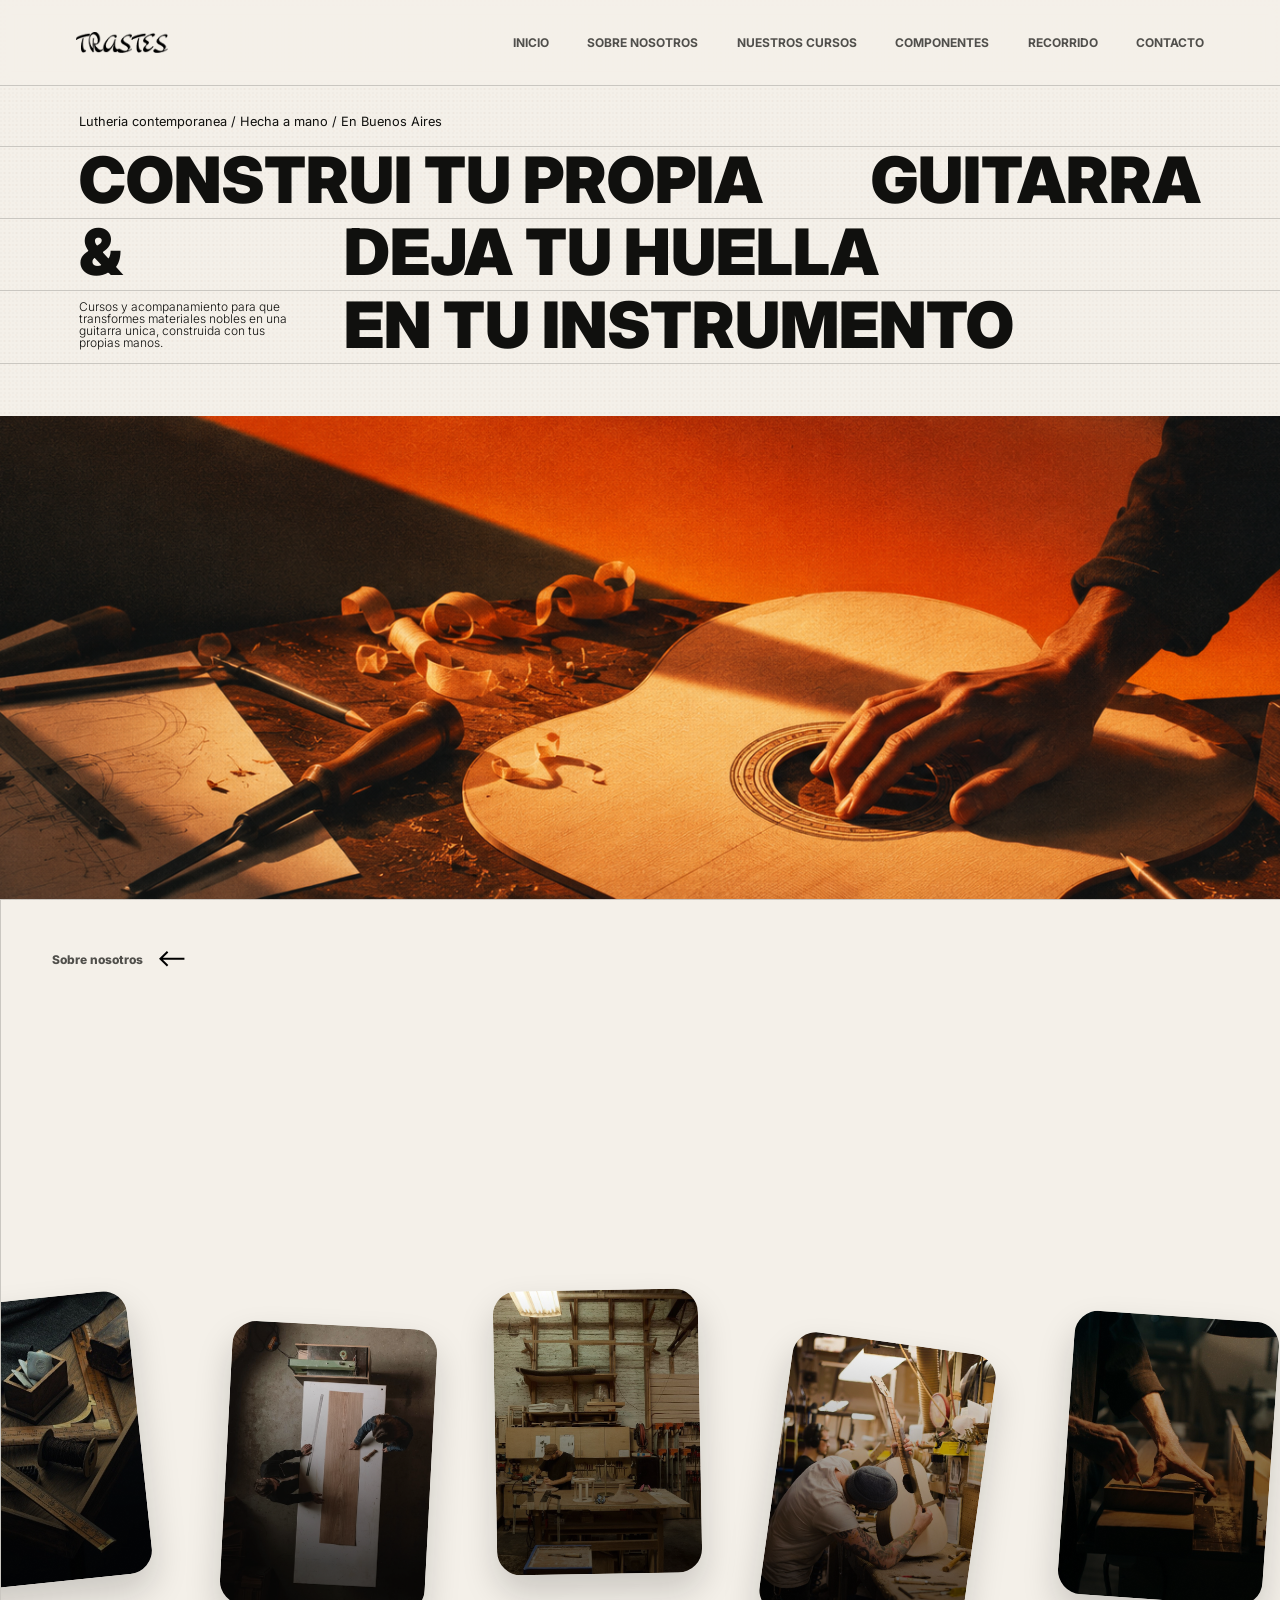
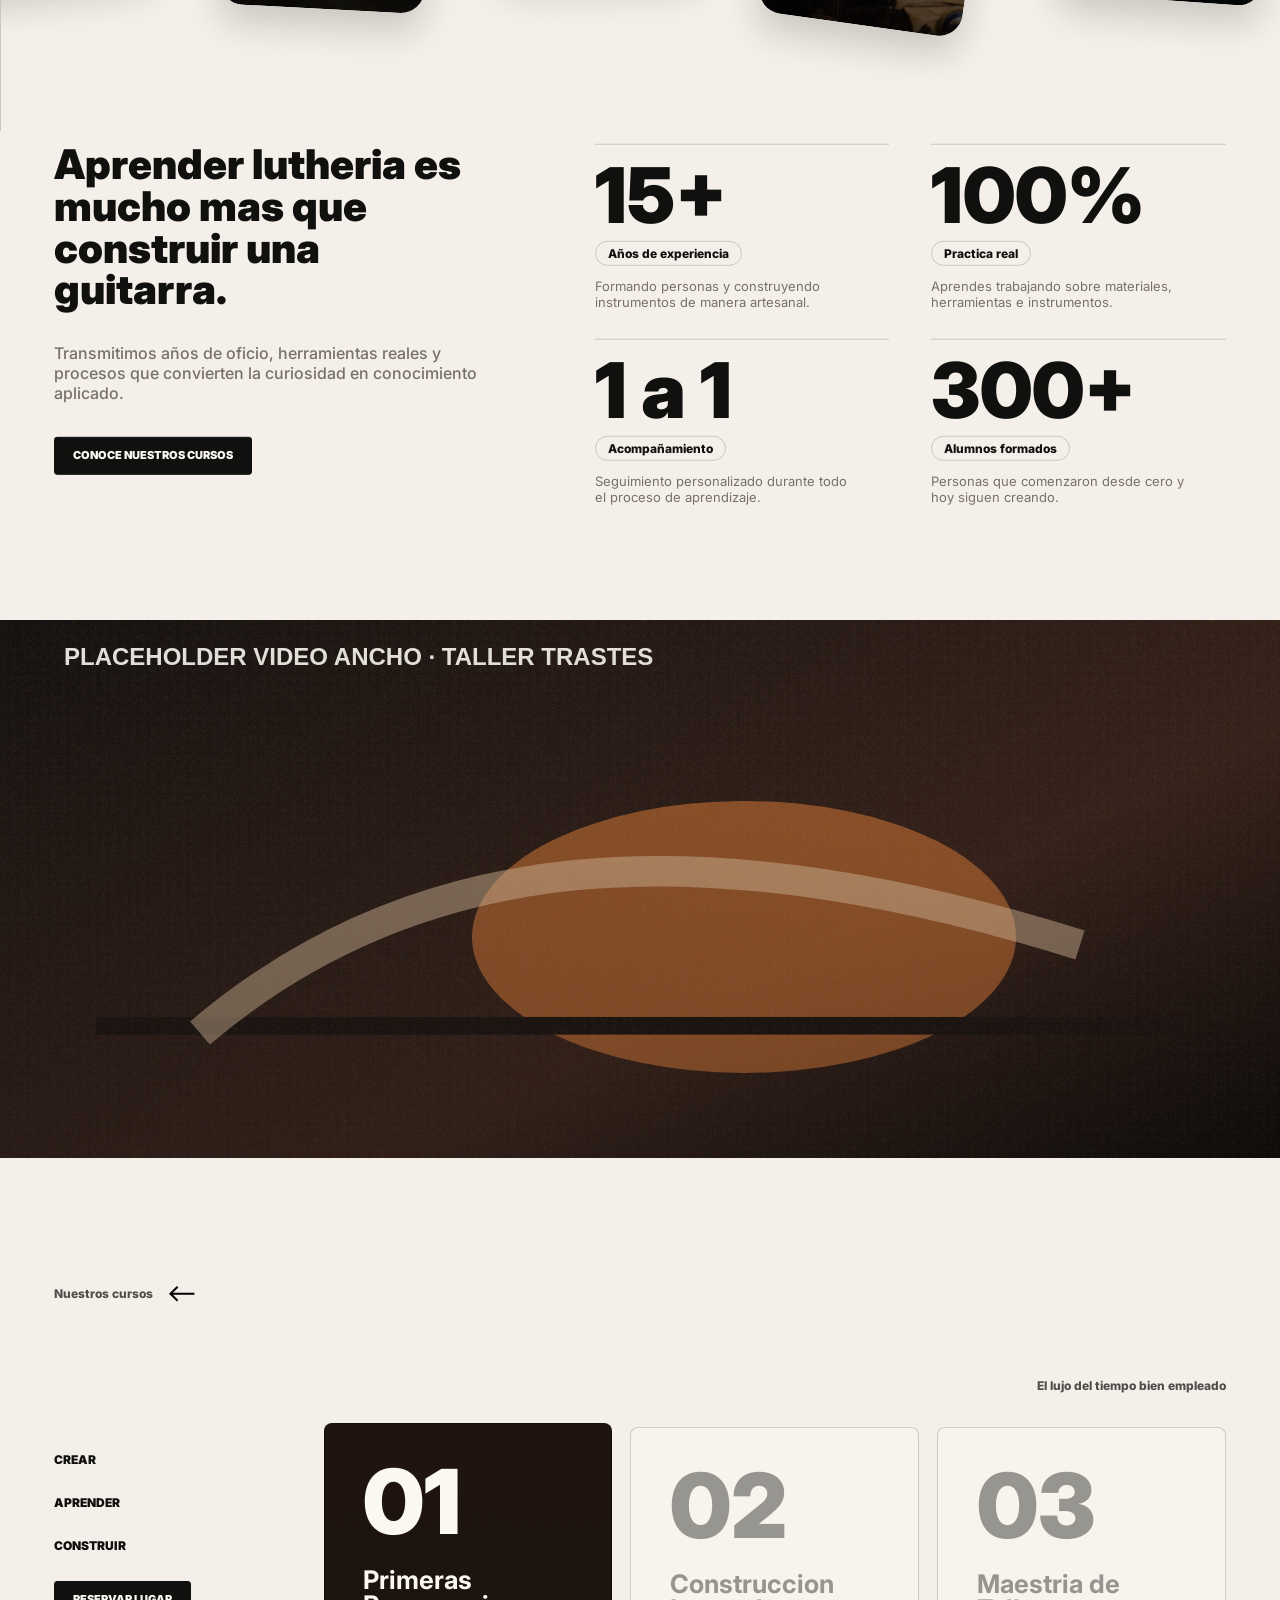
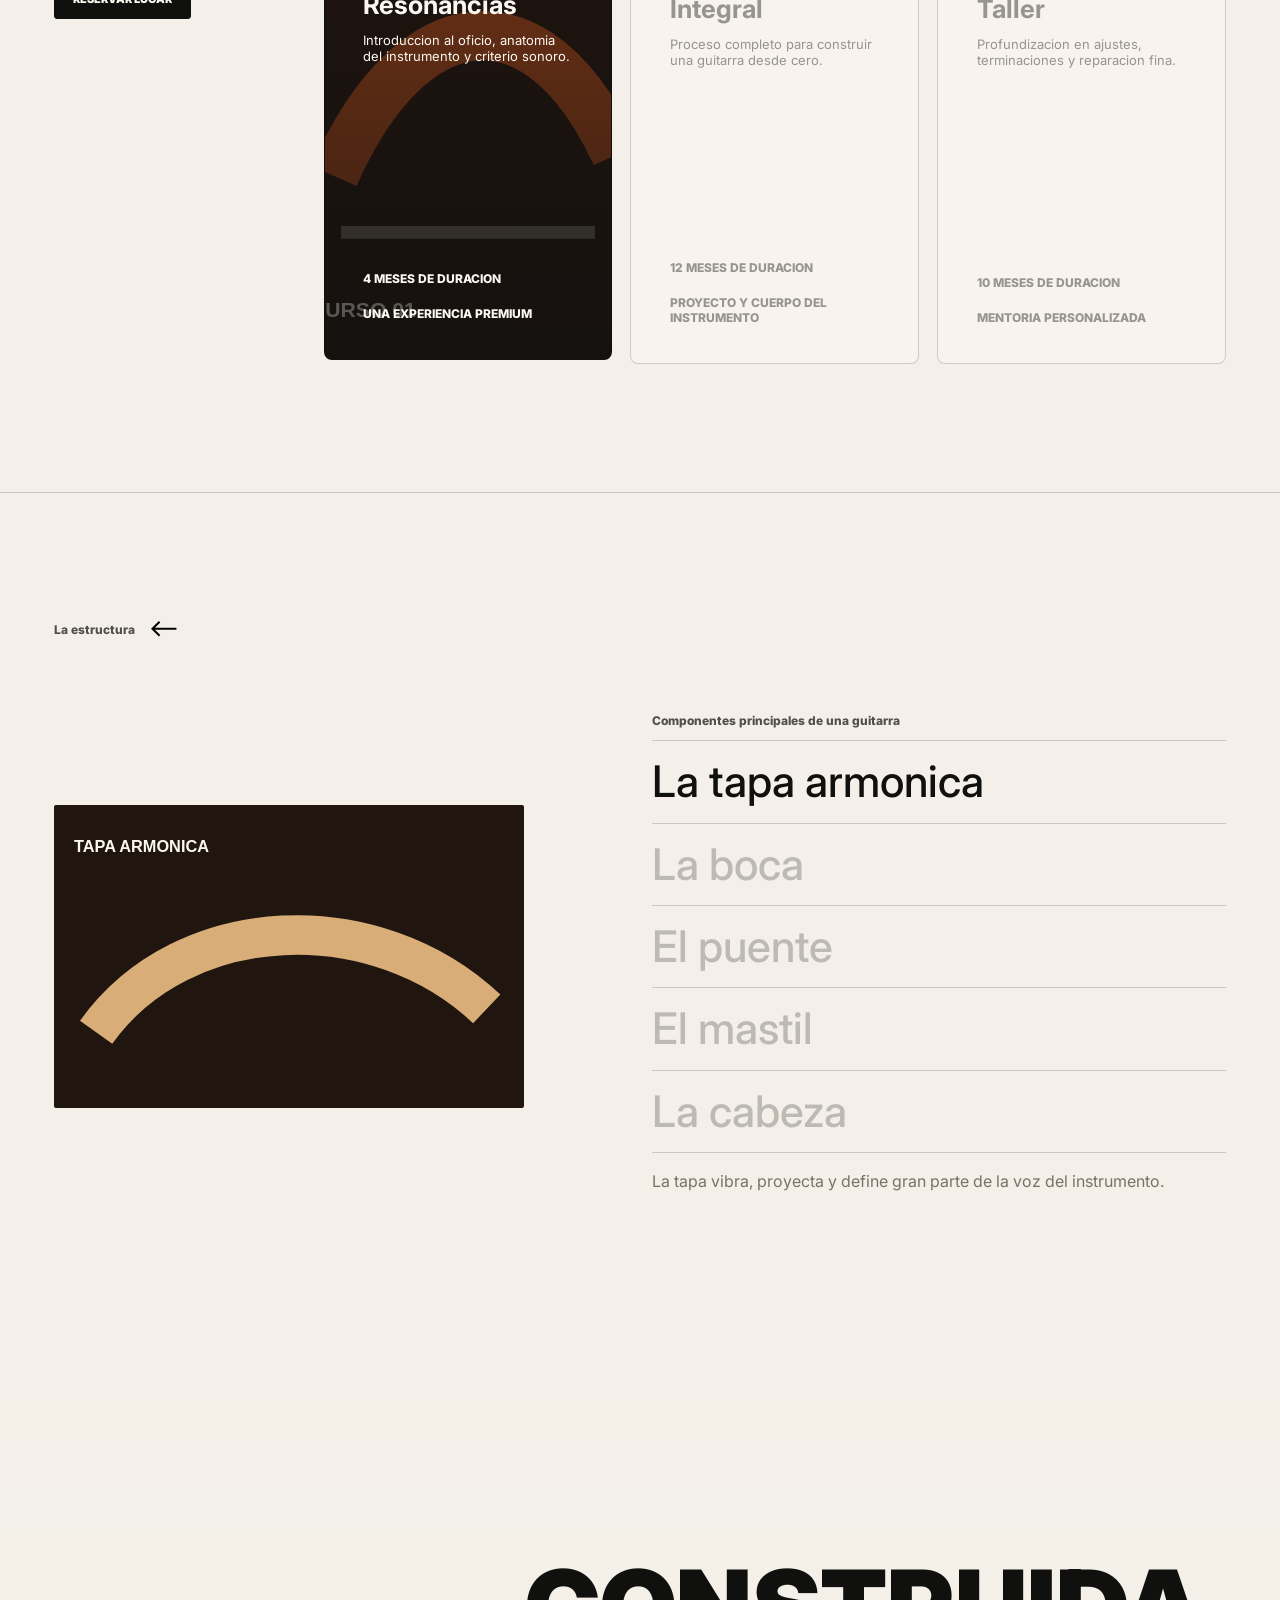
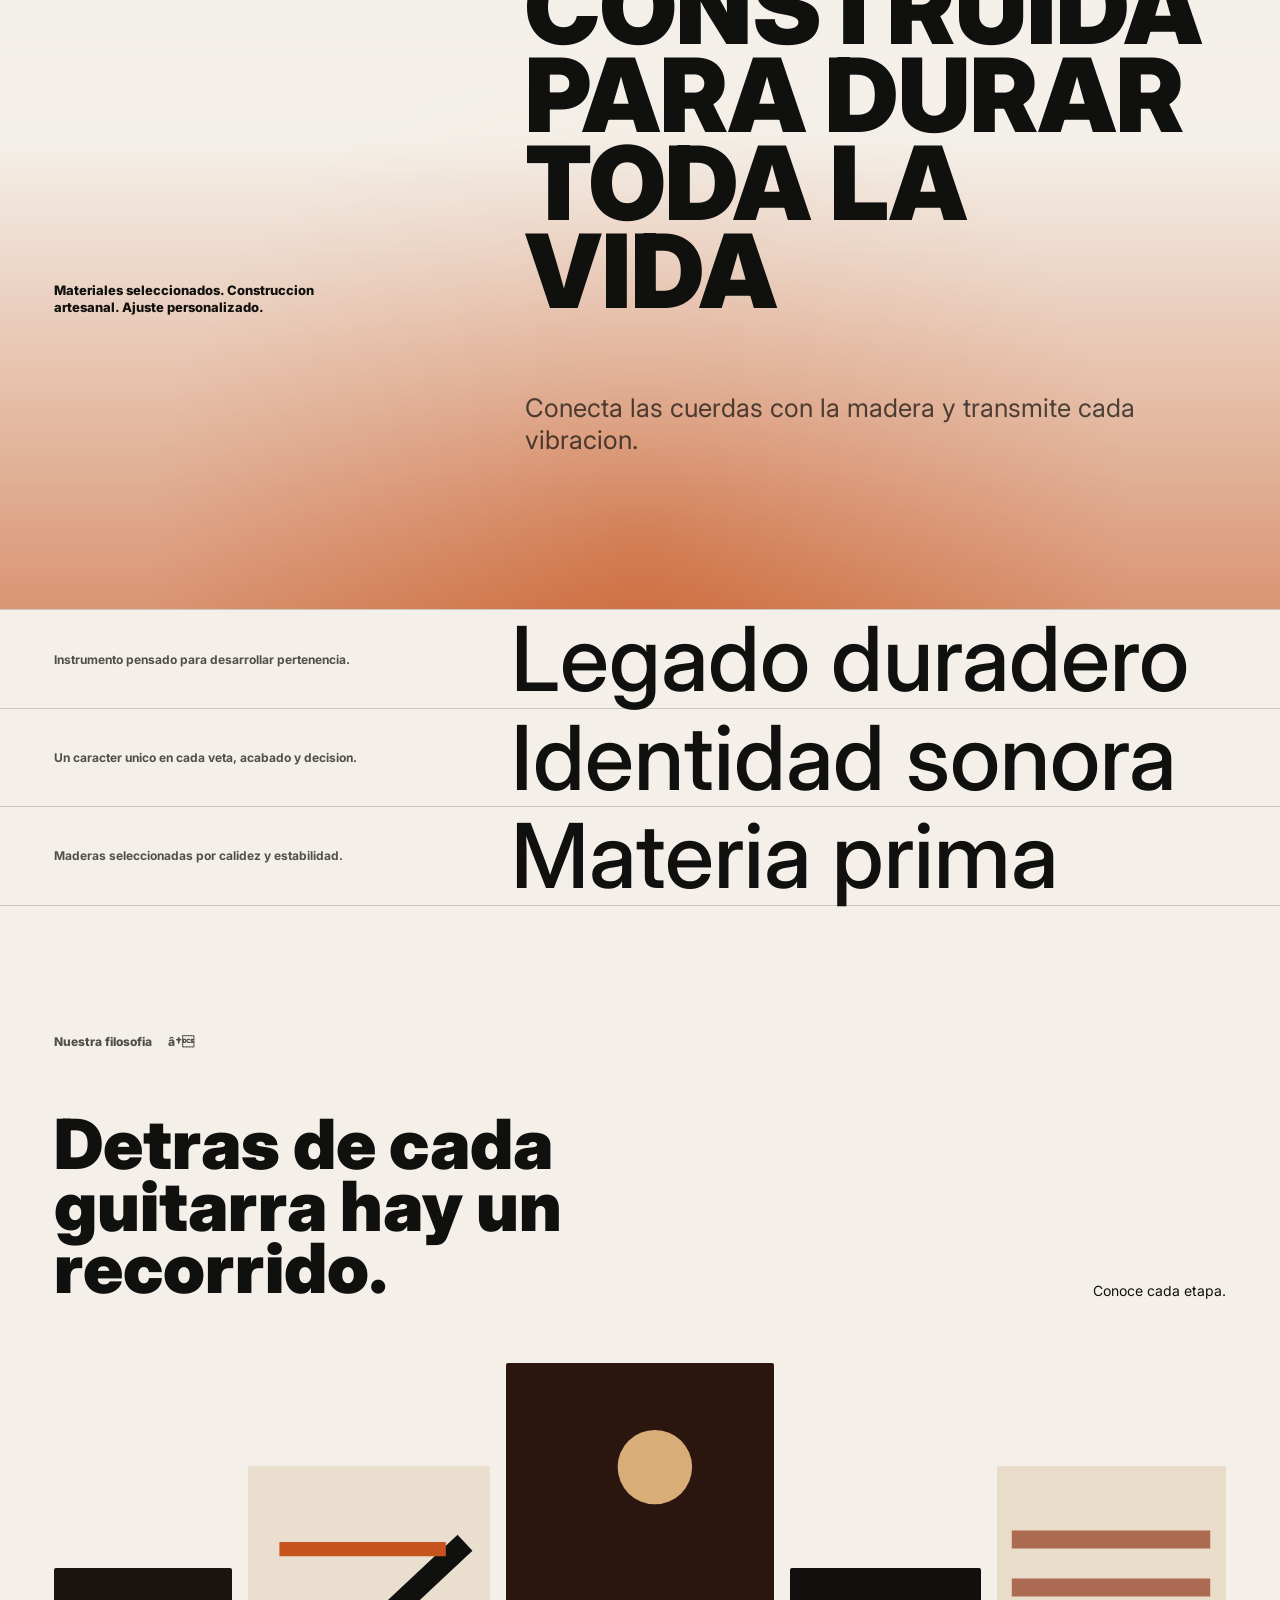
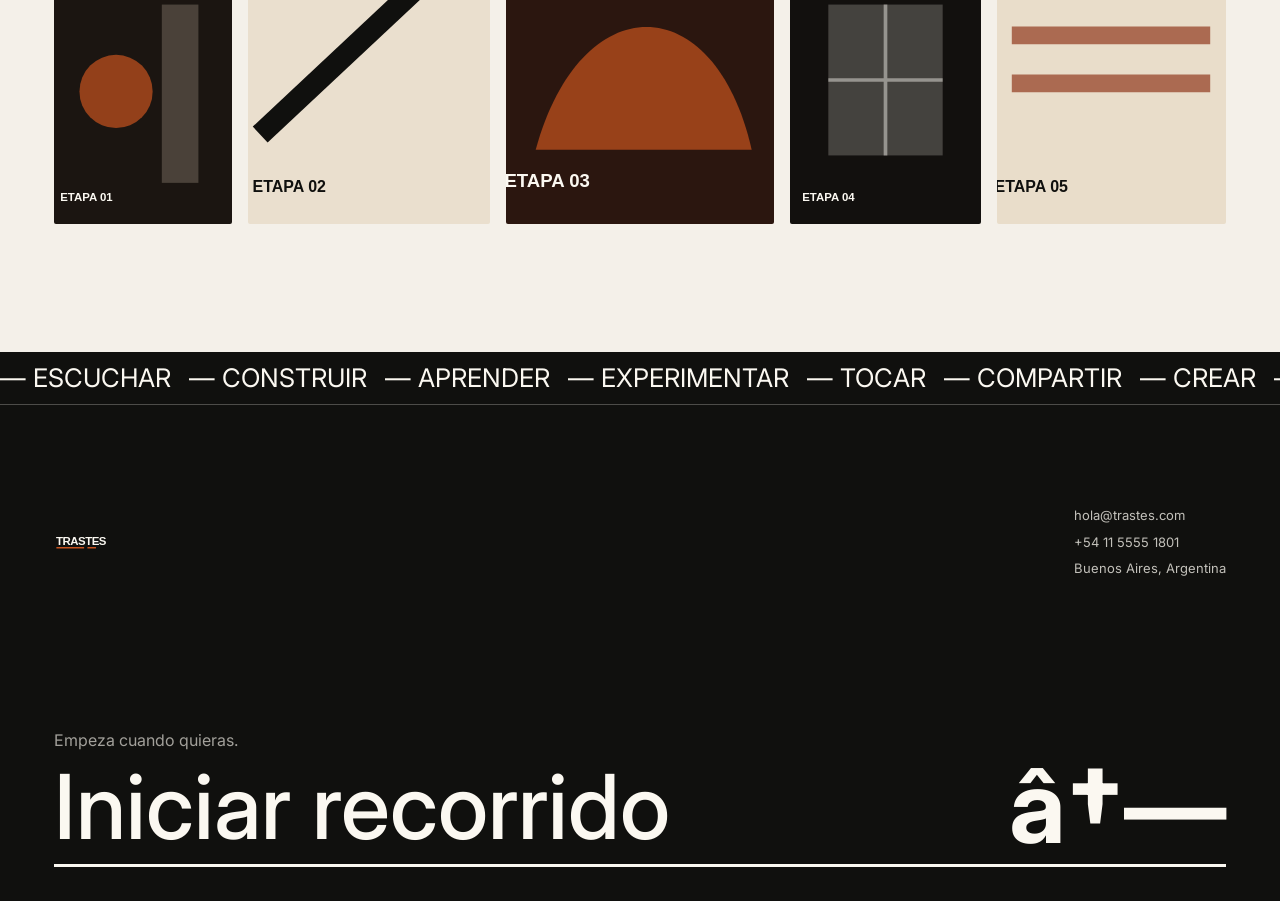
==== index.html @ 9886de5a "Entrega 29-6" ====
﻿<!DOCTYPE html>
<html lang="es">
<head>
  <meta charset="UTF-8">
  <meta name="viewport" content="width=device-width, initial-scale=1.0">
  <title>TRASTES | Escuela de Lutheria</title>
  <meta name="description" content="TRASTES es una escuela de lutheria premium para aprender a construir tu propia guitarra.">
  <link rel="preconnect" href="https://fonts.googleapis.com">
  <link rel="preconnect" href="https://fonts.gstatic.com" crossorigin>
  <link href="https://fonts.googleapis.com/css2?family=Inter:wght@400;500;600;700;800;900&display=swap" rel="stylesheet">
  <link rel="stylesheet" href="./css/styles.css">
</head>
<body>
  <!-- Encabezado editorial fijo: marca minima, navegacion horizontal y lectura suiza. -->
  <header class="site-header" data-reveal>
    <a class="brand" href="#inicio" aria-label="TRASTES inicio">
      <img src="./assets/icons/TRASTES.png" alt="TRASTES">
    </a>
    <nav class="main-nav" aria-label="Secciones principales">
      <a href="#inicio">Inicio</a>
      <a href="#sobre-nosotros">Sobre nosotros</a>
      <a href="#cursos">Nuestros cursos</a>
      <a href="#componentes">Componentes</a>
      <a href="#recorrido">Recorrido</a>
      <a href="#contacto">Contacto</a>
    </nav>
  </header>

  <main id="inicio">
    <!-- 1. Hero editorial: respeta el primer bloque del wireframe con titular gigante, bajada, CTA e imagen/video principal. -->
    <section class="hero section-rule" aria-labelledby="hero-title">
      <div class="eyebrow-row" data-reveal>
        <span>Lutheria contemporanea / Hecha a mano / En Buenos Aires</span>
      </div>
      <div class="hero-title-wrap" data-reveal>
        <h1 id="hero-title" aria-label="CONSTRUI TU PROPIA GUITARRA Y DEJA TU HUELLA EN TU INSTRUMENTO">
          <span class="hero-title-line hero-title-line-one">
            <span>CONSTRUI TU PROPIA</span>
            <span>GUITARRA</span>
          </span>
          <span class="hero-title-line hero-title-line-two">
            <span>&amp;</span>
            <span>DEJA TU HUELLA</span>
          </span>
          <span class="hero-title-line hero-title-line-three">
            <span class="hero-title-note">Cursos y acompanamiento para que transformes materiales nobles en una guitarra unica, construida con tus propias manos.</span>
            <span>EN TU INSTRUMENTO</span>
          </span>
        </h1>
      </div>
      <figure class="hero-media" data-reveal>
        <img src="./assets/images/hero-lutheria-placeholder.svg" >
      </figure>
    </section>

    <!-- 2. Sobre nosotros: bloque humano y artesanal con gran frase editorial. -->
    <section id="sobre-nosotros" class="about section-pad" aria-labelledby="about-title">
      <div class="section-kicker" data-reveal>
        <span>Sobre nosotros</span>
        <img src="./assets/icons/flecha.svg" alt="" aria-hidden="true" class="kicker-arrow">
      </div>
      <h2 id="about-title" class="statement" data-reveal>
        <span class="statement-line">Construimos instrumentos</span>
        <span class="statement-line">únicos donde la madera, el</span>
        <span class="statement-line">tiempo y el sonido dialogan.</span>
      </h2>
      <div class="floating-gallery" aria-label="Postales del taller" data-reveal>
        <img class="float-card card-a" src="./assets/images/workshop-card-01.png" alt="Placeholder de herramientas del taller">
        <img class="float-card card-b" src="./assets/images/workshop-card-02.png" alt="Placeholder de detalle de madera">
        <img class="float-card card-c" src="./assets/images/workshop-card-03.png" alt="Placeholder de luthier trabajando">
        <img class="float-card card-d" src="./assets/images/workshop-card-04.png" alt="Placeholder de guitarra clasica">
        <img class="float-card card-e" src="./assets/images/workshop-card-05.png" alt="Placeholder de estanteria de maderas">
      </div>
    </section>

    <!-- 3. Cards de presentacion: introduccion al aprendizaje y metricas de confianza. -->
    <section class="intro-cards section-pad grid-two" aria-label="Presentacion de la escuela">
      <article class="intro-text" data-reveal>
        <h2>Aprender lutheria es mucho mas que construir una guitarra.</h2>
        <p>Transmitimos años de oficio, herramientas reales y procesos que convierten la curiosidad en conocimiento aplicado.</p>
        <a class="btn btn-dark" href="#cursos">Conoce nuestros cursos</a>
      </article>
      <div class="stats-grid" data-reveal>
        <article>
          <strong>15+</strong>
          <span>Años de experiencia</span>
          <p>Formando personas y construyendo instrumentos de manera artesanal.</p>
        </article>
        <article>
          <strong>100%</strong>
          <span>Practica real</span>
          <p>Aprendes trabajando sobre materiales, herramientas e instrumentos.</p>
        </article>
        <article>
          <strong>1 a 1</strong>
          <span>Acompañamiento</span>
          <p>Seguimiento personalizado durante todo el proceso de aprendizaje.</p>
        </article>
        <article>
          <strong>300+</strong>
          <span>Alumnos formados</span>
          <p>Personas que comenzaron desde cero y hoy siguen creando.</p>
        </article>
      </div>
    </section>

    <!-- 4. Video ancho: pausa cinematografica de taller, fiel al bloque horizontal del wireframe. -->
    <section class="wide-video" aria-label="Video del taller" data-reveal>
      <div class="video-shell">
        <video class="video-placeholder" poster="./assets/images/video-wide-poster.svg" muted playsinline loop preload="metadata" aria-label="Video del taller" tabindex="-1">
          <source src="./assets/videos/Video-Luthier.mp4" type="video/mp4">
          Tu navegador no soporta el elemento de video.
        </video>
        <div class="video-overlay">
        </div>
      </div>
    </section>

    <!-- 5. Cursos con interaccion hover: tres programas con tarjetas verticales y estado activo. -->
    <section id="cursos" class="courses section-pad" aria-labelledby="courses-title">
      <div class="section-kicker" data-reveal>
        <span>Nuestros cursos</span>
        <img src="./assets/icons/flecha.svg" alt="" aria-hidden="true" class="kicker-arrow">
      </div>
      <div class="courses-layout">
        <aside class="course-menu" data-reveal>
          <a href="#course-01">Crear</a>
          <a href="#course-02">Aprender</a>
          <a href="#course-03">Construir</a>
          <button class="btn btn-dark" type="button">Reservar lugar</button>
        </aside>
        <div class="courses-content">
          <p class="overline" data-reveal>El lujo del tiempo bien empleado</p>
          <h2 id="courses-title" class="sr-only">Cursos de lutheria</h2>
          <div class="course-cards" data-reveal>
            <article id="course-01" class="course-card is-active" data-course="0">
              <span class="course-number">01</span>
              <h3>Primeras Resonancias</h3>
              <p>Introduccion al oficio, anatomia del instrumento y criterio sonoro.</p>
              <ul>
                <li>4 meses de duracion</li>
                <li>Una experiencia premium</li>
              </ul>
              <img src="./assets/images/course-01.svg" alt="Placeholder curso Primeras Resonancias">
            </article>
            <article id="course-02" class="course-card" data-course="1">
              <span class="course-number">02</span>
              <h3>Construccion Integral</h3>
              <p>Proceso completo para construir una guitarra desde cero.</p>
              <ul>
                <li>12 meses de duracion</li>
                <li>Proyecto y cuerpo del instrumento</li>
              </ul>
              <img src="./assets/images/course-02.svg" alt="Placeholder curso Construccion Integral">
            </article>
            <article id="course-03" class="course-card" data-course="2">
              <span class="course-number">03</span>
              <h3>Maestria de Taller</h3>
              <p>Profundizacion en ajustes, terminaciones y reparacion fina.</p>
              <ul>
                <li>10 meses de duracion</li>
                <li>Mentoria personalizada</li>
              </ul>
              <img src="./assets/images/course-03.svg" alt="Placeholder curso Maestria de Taller">
            </article>
          </div>
        </div>
      </div>
    </section>

    <!-- 6. Seccion interactiva de partes de la guitarra: lista clickeable y detalle visual. -->
    <section id="componentes" class="guitar-parts section-pad" aria-labelledby="parts-title">
      <div class="section-kicker" data-reveal>
        <span>La estructura</span>
        <img src="./assets/icons/flecha.svg" alt="" aria-hidden="true" class="kicker-arrow">
      </div>
      <div class="parts-grid">
        <div class="parts-media" data-reveal>
          <img id="parts-image" src="./assets/images/part-tapa.svg" alt="Placeholder de la tapa armonica">
        </div>
        <div class="parts-copy" data-reveal>
          <p class="overline">Componentes principales de una guitarra</p>
          <h2 id="parts-title" class="sr-only">Partes de la guitarra</h2>
          <button class="part-item is-selected" type="button" data-image="./assets/images/part-tapa.svg" data-description="La tapa vibra, proyecta y define gran parte de la voz del instrumento.">La tapa armonica</button>
          <button class="part-item" type="button" data-image="./assets/images/part-boca.svg" data-description="La boca respira el sonido y revela el equilibrio entre volumen, cuerpo y respuesta.">La boca</button>
          <button class="part-item" type="button" data-image="./assets/images/part-puente.svg" data-description="Conecta las cuerdas con la madera y transmite cada vibracion.">El puente</button>
          <button class="part-item" type="button" data-image="./assets/images/part-mastil.svg" data-description="El mastil define comodidad, tension y precision en cada nota.">El mastil</button>
          <button class="part-item" type="button" data-image="./assets/images/part-cabeza.svg" data-description="La cabeza aloja la afinacion y completa la identidad visual del instrumento.">La cabeza</button>
          <p id="parts-description" class="parts-description">La tapa vibra, proyecta y define gran parte de la voz del instrumento.</p>
        </div>
      </div>
    </section>

    <!-- 7. Bloque editorial de impacto: gran declaracion tipografica con degradado calido y lineas. -->
    <section class="impact" aria-labelledby="impact-title">
      <div class="impact-copy" data-reveal>
        <p>Materiales seleccionados. Construccion artesanal. Ajuste personalizado.</p>
        <h2 id="impact-title">Construida para durar toda la vida</h2>
        <span>Conecta las cuerdas con la madera y transmite cada vibracion.</span>
      </div>
    </section>

    <!-- 8. Beneficios o valores diferenciales: lista horizontal con lineas de lectura. -->
    <section class="values" aria-label="Valores diferenciales">
      <article data-reveal>
        <span>Instrumento pensado para desarrollar pertenencia.</span>
        <strong>Legado duradero</strong>
      </article>
      <article data-reveal>
        <span>Un caracter unico en cada veta, acabado y decision.</span>
        <strong>Identidad sonora</strong>
      </article>
      <article data-reveal>
        <span>Maderas seleccionadas por calidez y estabilidad.</span>
        <strong>Materia prima</strong>
      </article>
    </section>

    <!-- 9. Galeria fotografica: mosaico editorial de taller y recorrido. -->
    <section id="recorrido" class="gallery section-pad" aria-labelledby="gallery-title">
      <div class="section-kicker" data-reveal>
        <span>Nuestra filosofia</span>
        <span aria-hidden="true">â†</span>
      </div>
      <div class="gallery-heading" data-reveal>
        <h2 id="gallery-title">Detras de cada guitarra hay un recorrido.</h2>
        <p>Conoce cada etapa.</p>
      </div>
      <div class="gallery-grid" data-reveal>
        <img src="./assets/images/gallery-01.svg" alt="Placeholder fotografia del taller">
        <img src="./assets/images/gallery-02.svg" alt="Placeholder fotografia de herramientas">
        <img src="./assets/images/gallery-03.svg" alt="Placeholder fotografia de luthier trabajando">
        <img src="./assets/images/gallery-04.svg" alt="Placeholder fotografia de ventana del taller">
        <img src="./assets/images/gallery-05.svg" alt="Placeholder fotografia de maderas">
      </div>
    </section>

    <!-- 10. Franja animada de palabras: movimiento continuo y artesanal, como en el wireframe. -->
    <section class="word-marquee" aria-label="Palabras clave">
      <div class="marquee-track">
        <span>Escuchar</span>
        <span>Construir</span>
        <span>Aprender</span>
        <span>Experimentar</span>
        <span>Tocar</span>
        <span>Compartir</span>
        <span>Crear</span>
      </div>
    </section>
  </main>

  <!-- 11. Contacto y footer: cierre negro, CTA amplio y datos de contacto. -->
  <footer id="contacto" class="site-footer">
    <div class="footer-top" data-reveal>
      <img src="./assets/icons/trastes-logo-light.svg" alt="TRASTES">
      <address>
        <a href="mailto:hola@trastes.com">hola@trastes.com</a>
        <span>+54 11 5555 1801</span>
        <span>Buenos Aires, Argentina</span>
      </address>
    </div>
    <div class="footer-cta" data-reveal>
      <p>Empeza cuando quieras.</p>
      <a href="mailto:hola@trastes.com">
        <span>Iniciar recorrido</span>
        <strong aria-hidden="true">â†—</strong>
      </a>
    </div>
  </footer>

  <script src="./js/scripts.js"></script>
</body>
</html>
---- css/styles.css ----
/* Base visual: editorial contemporaneo, blanco calido, negro profundo, naranja quemado y grano sutil. */
:root {
  --paper: #f4f0e9;
  --paper-soft: #fbf8f1;
  --ink: #10100e;
  --muted: #777169;
  --line: rgba(16, 16, 14, 0.18);
  --orange: #c6531e;
  --orange-deep: #8f3518;
  --radius: 8px;
  --max: 1540px;
}

* {
  box-sizing: border-box;
}

html {
  scroll-behavior: smooth;
}

body {
  margin: 0;
  background: var(--paper);
  color: var(--ink);
  font-family: "Inter", Arial, Helvetica, sans-serif;
  font-size: 16px;
  line-height: 1.25;
  letter-spacing: 0;
}

body::before {
  content: "";
  position: fixed;
  inset: 0;
  pointer-events: none;
  z-index: 20;
  opacity: 0.16;
  background-image:
    radial-gradient(circle at 25% 20%, rgba(16, 16, 14, 0.12) 0 1px, transparent 1px),
    radial-gradient(circle at 70% 80%, rgba(198, 83, 30, 0.12) 0 1px, transparent 1px);
  background-size: 4px 4px, 6px 6px;
  mix-blend-mode: multiply;
}

img,
video {
  display: block;
  max-width: 100%;
}

a {
  color: inherit;
  text-decoration: none;
}

button {
  font: inherit;
}

.sr-only {
  position: absolute;
  width: 1px;
  height: 1px;
  padding: 0;
  margin: -1px;
  overflow: hidden;
  clip: rect(0, 0, 0, 0);
  white-space: nowrap;
  border: 0;
}

.site-header,
.section-pad,
.values,
.site-footer {
  width: min(100%, var(--max));
  margin: 0 auto;
}

.hero {
  width: 100%;
  max-width: none;
  margin: 0;
  padding: 0;
  min-height: calc(100svh - 86px);
  display: flex;
  flex-direction: column;
}

.site-header {
  min-height: 86px;
  padding: 22px clamp(42px, 6vw, 76px);
  display: flex;
  align-items: center;
  justify-content: space-between;
  gap: 32px;
  border-bottom: 1px solid var(--line);
  position: fixed;
  top: 0;
  left: 0;
  right: 0;
  width: 100%;
  z-index: 1000;
  background: rgba(244, 240, 233, 0.72); /* subtle semi-transparent rectangle */
  backdrop-filter: blur(6px);
  transition: background 240ms ease, transform 220ms ease;
}

/* push main content below fixed header so anchors don't hide behind it */
main {
  margin-top: 86px; /* matches .site-header min-height */
}

.brand img {
  width: 92px;
  height: auto;
}

.main-nav {
  display: flex;
  align-items: center;
  justify-content: flex-end;
  gap: clamp(18px, 3vw, 54px);
  font-size: 12px;
  font-weight: 700;
  text-transform: uppercase;
  color: rgba(16, 16, 14, 0.72);
}

.main-nav a {
  padding: 8px 0;
  border-bottom: 1px solid transparent;
}

.main-nav a:hover {
  border-color: var(--ink);
  color: var(--ink);
}

.section-rule {
  border-bottom: 1px solid var(--line);
}

.section-pad {
  padding: clamp(72px, 10vw, 170px) clamp(20px, 5vw, 54px);
}

.eyebrow-row,
.section-kicker,
.overline {
  font-size: 12px;
  font-weight: 800;
  letter-spacing: 0;
  text-transform: none;
  color: rgba(16, 16, 14, 0.72);
}

.eyebrow-row {
  display: flex;
  justify-content: flex-start;
  gap: 0;
  padding: 28px clamp(64px, 6.2vw, 84px) 16px;
  border-bottom: 1px solid var(--line);
  font-size: clamp(10px, 1vw, 13px);
  font-weight: 400;
  color: var(--ink);
}

.hero {
  min-height: calc(100svh - 86px);
  display: flex;
  flex-direction: column;
}

.hero-title-wrap {
  padding: 0;
  border-bottom: 1px solid var(--line);
}

.hero h1 {
  margin: 0;
  font-size: clamp(46px, 5vw, 72px);
  line-height: 0.92;
  font-weight: 900;
  text-transform: uppercase;
}

.hero-title-line {
  display: grid;
  grid-template-columns: 19% 1fr auto;
  column-gap: clamp(20px, 4vw, 72px);
  align-items: center;
  min-height: clamp(62px, 6vw, 72px);
  padding: 0 clamp(64px, 6.2vw, 84px) 4px;
  border-bottom: 1px solid var(--line);
}

.hero-title-line:last-child {
  border-bottom: 0;
}

.hero-title-line-one span:first-child {
  grid-column: 1 / 3;
}

.hero-title-line-one span:last-child {
  grid-column: 3;
  justify-self: end;
}

.hero-title-line-two span:first-child {
  grid-column: 1;
}

.hero-title-line-two span:last-child {
  grid-column: 2 / 4;
  justify-self: start;
}

.hero-title-line-three span:last-child {
  grid-column: 2 / 4;
  justify-self: start;
}

.hero-title-note {
  grid-column: 1;
  width: min(350px, 100%);
  align-self: center;
  color: var(--ink);
  font-size: clamp(10px, 0.95vw, 12px);
  line-height: 1.02;
  font-weight: 300;
  text-transform: none;
}

.btn {
  display: inline-flex;
  align-items: center;
  justify-content: center;
  min-height: 38px;
  padding: 0 18px;
  border-radius: 3px;
  border: 1px solid currentColor;
  font-size: 11px;
  font-weight: 900;
  text-transform: uppercase;
  cursor: pointer;
}

.btn-primary {
  color: var(--ink);
  background: transparent;
}

.btn-dark {
  color: var(--paper-soft);
  background: var(--ink);
  border-color: var(--ink);
}

.hero-media {
  margin: clamp(34px, 5vw, 52px) 0 0;
  position: relative;
  flex: 1 1 280px;
  min-height: 280px;
  height: auto;
  overflow: hidden;
  background: #1a1714;
}

.hero-media img,
.wide-video video,
.wide-video .video-shell::before {
  width: 100%;
  height: 100%;
  object-fit: cover;
}

.hero-media figcaption {
  position: absolute;
  left: clamp(20px, 5vw, 54px);
  bottom: 18px;
  color: rgba(255, 252, 244, 0.8);
  font-size: 11px;
}

.section-kicker {
  display: flex;
  gap: 16px;
  align-items: center;
  margin-bottom: clamp(36px, 5vw, 78px);
}

.about {
  overflow: hidden;
  position: relative;
  width: 100%;
  max-width: 100vw;
  border-left: 1px solid var(--line);
  /* reduce bottom padding to bring intro-cards closer */
  padding: clamp(30px, 4vw, 54px) clamp(24px, 4vw, 60px) clamp(20px, 2.5vw, 32px) clamp(30px, 4vw, 54px);
  text-align: center;
}

.about .section-kicker {
  display: flex;
  gap: 16px;
  align-items: center;
  justify-content: flex-start;
  margin-bottom: clamp(36px, 5vw, 78px);
}

.statement {
  margin: 0 auto;
  width: auto;
  max-width: min(1200px, 100%);
  display: inline-flex;
  flex-direction: column;
  align-items: center;
  gap: 0;
  font-size: clamp(36px, 5.5vw, 100px);
  line-height: 0.92;
  font-weight: 900;
  font-style: italic;
  letter-spacing: 0;
  text-align: center;
  word-break: normal;
  overflow-wrap: normal;
  hyphens: none;
  white-space: normal;
  transform: translateY(-60px);
  padding-left: 0;
}

.statement,
.hero-title-line span {
  word-break: keep-all;
  overflow-wrap: normal;
  hyphens: none;
}

.statement-line {
  display: inline-block;
  margin: 0;
  line-height: 0.92;
  white-space: nowrap;
}

.statement-char {
  display: inline-block;
  color: transparent;
  opacity: 0;
  text-transform: none;
  transition: color 220ms ease, transform 220ms ease, opacity 220ms ease;
}

.statement-word {
  display: inline-block;
}

.statement-char.is-filled {
  color: rgba(16, 16, 14, 1);
  opacity: 1;
  transform: translateY(0);
}

.statement-char:not(.is-filled) {
  opacity: 0;
  transform: translateY(0.25em);
}

.floating-gallery {
  position: relative;
  width: 100%;
  max-width: 1120px;
  min-height: clamp(360px, 34vw, 520px);
  height: min-content;
  margin: clamp(18px, 3vw, 40px) auto 0;
}

.float-card {
  position: absolute;
  aspect-ratio: 0.72;
  object-fit: cover;
  border-radius: 24px;
  box-shadow: 0 18px 35px rgba(16, 16, 14, 0.18);
  transition: transform 260ms ease, box-shadow 260ms ease, width 260ms ease, height 260ms ease;
  /* allow varying widths per-card below; set a safe default */
  width: clamp(180px, 12.5vw, 220px);
  min-width: 120px;
}

.float-card:hover,
.float-card:focus-visible {
  transform: translateY(-10px) scale(1.25);
  box-shadow: 0 28px 55px rgba(16, 16, 14, 0.28);
  z-index: 2;
}

.card-a { left: -13%; top: 8%; width: clamp(200px, 16vw, 240px); transform: rotate(-6deg); z-index: 1; }
.card-b { left: 13%; top: 14%; width: clamp(200px, 16vw, 240px); transform: rotate(3deg); z-index: 1; }
.card-c { left: 37%; top: 6%; width: clamp(200px, 16vw, 240px); transform: rotate(-1deg); z-index: 2; }
.card-d { left: 62%; top: 18%; width: clamp(200px, 16vw, 240px); transform: rotate(8deg); z-index: 1; }
.card-e { left: 88%; top: 12%; width: clamp(200px, 16vw, 240px); transform: rotate(4deg); z-index: 1; }

.grid-two {
  display: grid;
  grid-template-columns: minmax(280px, 0.82fr) 1.18fr;
  gap: clamp(44px, 8vw, 150px);
  align-items: start;
}

.intro-text h2 {
  margin: 0 0 32px;
  max-width: 550px; /* narrower so it wraps to ~3 lines */
  font-size: clamp(20px, 3.2vw, 48px);
  line-height: 1.02;
  font-weight: 900;
}

.intro-text p {
  margin: 0 0 34px;
  max-width: 500px;
  color: var(--muted);
  font-weight: 500;
}

.stats-grid {
  display: grid;
  grid-template-columns: repeat(2, minmax(180px, 1fr));
  gap: 28px 42px;
}

.stats-grid article {
  border-top: 1px solid var(--line);
  padding-top: 18px;
}

.stats-grid strong {
  display: block;
  font-size: clamp(48px, 6vw, 92px);
  line-height: 0.86;
  font-weight: 900;
}

.stats-grid span {
  display: inline-flex;
  margin: 12px 0;
  padding: 4px 12px;
  border: 1px solid var(--line);
  border-radius: 999px;
  font-size: 12px;
  font-weight: 800;
}

.stats-grid p {
  margin: 0;
  color: var(--muted);
  font-size: 13px;
  max-width: 260px; /* slightly wider so text doesn't wrap too early */
}

.wide-video {
  width: 100%;
  background: var(--ink);
}

.video-shell {
  position: relative;
  height: clamp(320px, 42vw, 760px);
  overflow: hidden;
}

.video-placeholder {
  background: #16120e;
}

.video-overlay {
  position: absolute;
  inset: 0;
  display: grid;
  place-items: center;
  align-content: center;
  gap: 8px;
  color: var(--paper-soft);
  text-align: center;
  text-transform: uppercase;
  background: linear-gradient(180deg, rgba(16, 16, 14, 0.08), rgba(16, 16, 14, 0.28));
}

.video-overlay span {
  color: rgba(255, 252, 244, 0.18);
  font-size: clamp(46px, 8vw, 136px);
  font-weight: 900;
  filter: blur(3px);
}

.video-overlay strong {
  margin-top: -0.75em;
  font-size: clamp(34px, 4vw, 74px);
  line-height: 0.92;
}

.video-overlay small {
  max-width: 360px;
  font-size: 11px;
  color: rgba(255, 252, 244, 0.72);
}

.courses-layout {
  display: grid;
  grid-template-columns: 180px 1fr;
  gap: clamp(36px, 7vw, 110px);
}

.course-menu {
  display: flex;
  flex-direction: column;
  align-items: flex-start;
  gap: 28px;
  padding-top: 86px;
  font-size: 12px;
  font-weight: 900;
  text-transform: uppercase;
}

.courses-content .overline {
  text-align: right;
  margin-bottom: 34px;
}

.course-cards {
  display: grid;
  grid-template-columns: repeat(3, minmax(0, 1fr));
  gap: 18px;
}

.course-card {
  position: relative;
  min-height: clamp(460px, 42vw, 660px);
  display: flex;
  flex-direction: column;
  justify-content: flex-start;
  padding: clamp(24px, 3vw, 40px);
  overflow: hidden;
  border: 1px solid var(--line);
  border-radius: var(--radius);
  color: rgba(16, 16, 14, 0.42);
  background: rgba(251, 248, 241, 0.55);
  transition: color 240ms ease, background 240ms ease, transform 240ms ease;
}

.course-card img {
  position: absolute;
  inset: 0;
  width: 100%;
  height: 100%;
  object-fit: cover;
  opacity: 0;
  z-index: 0;
  transition: opacity 240ms ease;
}

.course-card::after {
  content: "";
  position: absolute;
  inset: 0;
  z-index: 1;
  background: linear-gradient(180deg, rgba(16, 16, 14, 0.22), rgba(16, 16, 14, 0.74));
  opacity: 0;
  transition: opacity 240ms ease;
}

.course-card > *:not(img) {
  position: relative;
  z-index: 2;
}

.course-card:hover,
.course-card.is-active {
  color: var(--paper-soft);
  background: var(--ink);
  transform: translateY(-4px);
}

.course-card:hover img,
.course-card.is-active img,
.course-card:hover::after,
.course-card.is-active::after {
  opacity: 1;
}

.course-number {
  display: block;
  margin-bottom: 24px;
  font-size: clamp(60px, 7vw, 126px);
  line-height: 0.9;
  font-weight: 900;
}

.course-card h3 {
  margin: 0 0 14px;
  max-width: 260px;
  font-size: clamp(22px, 2vw, 34px);
  line-height: 1;
}

.course-card p {
  max-width: 280px;
  margin: 0 0 42px;
  font-size: 13px;
}

.course-card ul {
  margin: auto 0 0;
  padding: 0;
  list-style: none;
  display: grid;
  gap: 20px;
  font-size: 12px;
  font-weight: 800;
  text-transform: uppercase;
}

.guitar-parts {
  border-top: 1px solid var(--line);
}

.parts-grid {
  display: grid;
  grid-template-columns: minmax(260px, 0.9fr) minmax(320px, 1.1fr);
  gap: clamp(46px, 10vw, 190px);
  align-items: center;
}

.parts-media img {
  width: 100%;
  aspect-ratio: 1.55;
  object-fit: cover;
  border-radius: 2px;
}

.parts-copy {
  display: grid;
}

.part-item {
  width: 100%;
  padding: 20px 0;
  border: 0;
  border-top: 1px solid var(--line);
  background: transparent;
  color: rgba(16, 16, 14, 0.24);
  text-align: left;
  font-size: clamp(28px, 3.4vw, 66px);
  line-height: 0.95;
  font-weight: 500;
  cursor: pointer;
}

.part-item:last-of-type {
  border-bottom: 1px solid var(--line);
}

.part-item:hover,
.part-item.is-selected {
  color: var(--ink);
}

.parts-description {
  min-height: 40px;
  max-width: 640px;
  margin: 18px 0 0;
  color: var(--muted);
  font-size: 16px;
}

.impact {
  min-height: clamp(520px, 68vw, 980px);
  display: flex;
  align-items: flex-end;
  justify-content: center;
  padding: clamp(80px, 12vw, 180px) clamp(20px, 5vw, 54px);
  background:
    linear-gradient(180deg, var(--paper) 0%, rgba(244, 240, 233, 0.86) 46%, rgba(198, 83, 30, 0.58) 100%),
    radial-gradient(circle at 50% 92%, rgba(198, 83, 30, 0.62), transparent 48%);
}

.impact-copy {
  width: min(1180px, 100%);
  display: grid;
  grid-template-columns: 0.72fr 1.28fr;
  gap: clamp(32px, 6vw, 110px);
  align-items: end;
}

.impact-copy p {
  margin: 0;
  max-width: 280px;
  font-weight: 800;
  font-size: 13px;
}

.impact-copy h2 {
  margin: 0;
  font-size: clamp(54px, 8vw, 150px);
  line-height: 0.86;
  text-transform: uppercase;
  font-weight: 900;
}

.impact-copy span {
  grid-column: 2;
  color: rgba(16, 16, 14, 0.72);
  font-size: clamp(18px, 2vw, 32px);
}

.values {
  border-top: 1px solid var(--line);
  border-bottom: 1px solid var(--line);
}

.values article {
  min-height: 72px;
  padding: 12px clamp(20px, 5vw, 54px);
  display: grid;
  grid-template-columns: minmax(220px, 0.75fr) 1.25fr;
  gap: 28px;
  align-items: center;
  border-bottom: 1px solid var(--line);
}

.values article:last-child {
  border-bottom: 0;
}

.values span {
  max-width: 320px;
  font-size: 12px;
  font-weight: 700;
  color: rgba(16, 16, 14, 0.72);
}

.values strong {
  font-size: clamp(46px, 7vw, 136px);
  line-height: 0.82;
  font-weight: 500;
}

.gallery-heading {
  display: flex;
  justify-content: space-between;
  gap: 30px;
  align-items: end;
  margin-bottom: clamp(38px, 5vw, 84px);
}

.gallery-heading h2 {
  width: min(620px, 100%);
  margin: 0;
  font-size: clamp(38px, 5.4vw, 96px);
  line-height: 0.9;
  font-weight: 900;
}

.gallery-heading p {
  margin: 0;
  font-size: 14px;
}

.gallery-grid {
  display: grid;
  grid-template-columns: 0.7fr 0.95fr 1.05fr 0.75fr 0.9fr;
  gap: 16px;
  align-items: end;
}

.gallery-grid img {
  width: 100%;
  height: clamp(220px, 28vw, 460px);
  object-fit: cover;
  border-radius: 2px;
}

.gallery-grid img:nth-child(1),
.gallery-grid img:nth-child(4) {
  height: clamp(150px, 20vw, 330px);
}

.gallery-grid img:nth-child(3) {
  height: clamp(300px, 36vw, 580px);
}

/* Lift the intro presentation cards up as a block so they sit between about and the video */
.intro-cards {
  position: relative;
  z-index: 3;
  transform: translateY(-4vw);
  transition: transform 320ms ease;
  /* reduce vertical padding so spacing to adjacent sections is about half */
  padding-top: clamp(36px, 5vw, 85px);
  padding-bottom: clamp(36px, 5vw, 85px);
}

.word-marquee {
  overflow: hidden;
  background: var(--ink);
  color: var(--paper-soft);
  border-bottom: 1px solid rgba(251, 248, 241, 0.26);
}

.marquee-track {
  display: flex;
  width: max-content;
  gap: 18px;
  padding: 10px 0;
  animation: marquee 26s linear infinite;
  font-size: clamp(18px, 2vw, 32px);
  text-transform: uppercase;
  white-space: nowrap;
}

.marquee-track span::before {
  content: "— ";
}

@keyframes marquee {
  from { transform: translateX(0); }
  to { transform: translateX(-50%); }
}

.site-footer {
  background: var(--ink);
  color: var(--paper-soft);
  padding: clamp(48px, 8vw, 120px) clamp(20px, 5vw, 54px) 34px;
}

.footer-top {
  display: flex;
  justify-content: space-between;
  gap: 40px;
}

.footer-top img {
  width: 86px;
}

.footer-top address {
  display: grid;
  gap: 10px;
  font-style: normal;
  font-size: 13px;
  color: rgba(251, 248, 241, 0.76);
}

.footer-cta {
  margin-top: clamp(70px, 12vw, 180px);
}

.footer-cta p {
  margin: 0 0 16px;
  color: rgba(251, 248, 241, 0.62);
}

.footer-cta a {
  display: flex;
  justify-content: space-between;
  align-items: end;
  gap: 30px;
  padding-bottom: 16px;
  border-bottom: 3px solid var(--paper-soft);
}

.footer-cta span {
  font-size: clamp(46px, 7vw, 132px);
  line-height: 0.9;
  font-weight: 500;
}

.footer-cta strong {
  font-size: clamp(56px, 8vw, 140px);
  line-height: 0.8;
}

[data-reveal] {
  opacity: 0;
  transform: translateY(22px);
  transition: opacity 520ms ease, transform 520ms ease;
}

[data-reveal].is-visible {
  opacity: 1;
  transform: translateY(0);
}

@media (max-width: 980px) {
  .site-header {
    align-items: flex-start;
    flex-direction: column;
  }

  .main-nav {
    width: 100%;
    justify-content: flex-start;
    flex-wrap: wrap;
  }

  .hero-title-line,
  .grid-two,
  .courses-layout,
  .parts-grid,
  .impact-copy,
  .values article {
    grid-template-columns: 1fr;
  }

  .hero-title-line {
    row-gap: clamp(18px, 3vw, 26px);
    padding: 0 clamp(24px, 5vw, 48px) 4px;
  }

  .hero-title-line span,
  .hero-title-line span span {
    justify-self: start;
  }

  .hero-title-note {
    width: 100%;
    font-size: clamp(11px, 2.1vw, 13px);
  }

  .hero-media {
    margin: clamp(28px, 4vw, 40px) 0 0;
    min-height: 260px;
  }

  .course-menu {
    padding-top: 0;
    flex-direction: row;
    flex-wrap: wrap;
  }

  .course-cards {
    grid-template-columns: 1fr;
  }

  .impact-copy span {
    grid-column: auto;
  }

  .gallery-grid {
    grid-template-columns: repeat(2, 1fr);
  }
}

@media (max-width: 980px) {
  .intro-cards {
    transform: translateY(-2.5vw);
  }
}

@media (max-width: 680px) {
  .intro-cards {
    transform: translateY(0);
  }
}

@media (max-width: 680px) {
  .eyebrow-row,
  .gallery-heading,
  .footer-top {
    flex-direction: column;
    align-items: flex-start;
  }

  .stats-grid {
    grid-template-columns: 1fr;
  }

  .floating-gallery {
    height: 520px;
  }

  .float-card {
    width: 42vw;
  }

  .card-a { left: 0; top: 0; }
  .card-b { left: 40%; top: 18%; }
  .card-c { left: 8%; top: 40%; width: 56vw; }
  .card-d { right: 2%; top: 58%; }
  .card-e { right: 38%; top: 72%; }

  .gallery-grid {
    grid-template-columns: 1fr;
  }

  .gallery-grid img,
  .gallery-grid img:nth-child(1),
  .gallery-grid img:nth-child(3),
  .gallery-grid img:nth-child(4) {
    height: 260px;
  }
}
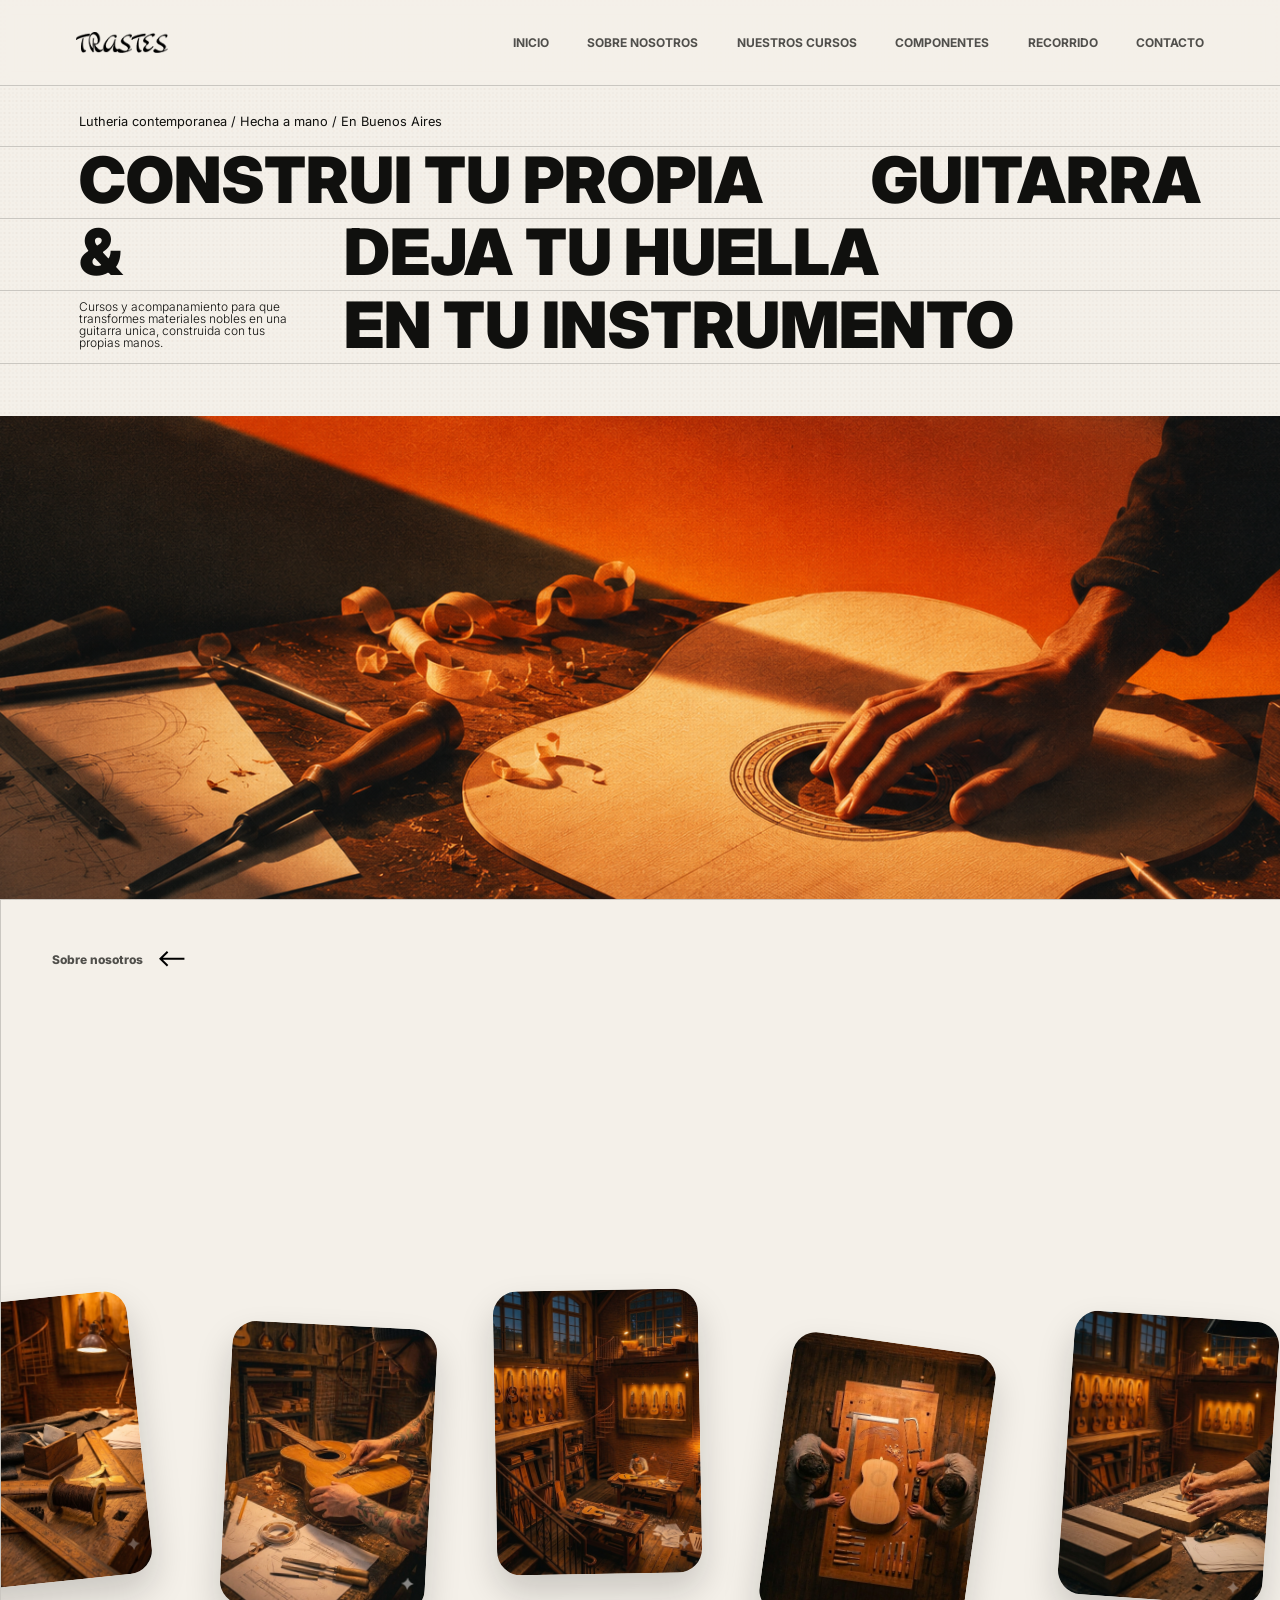
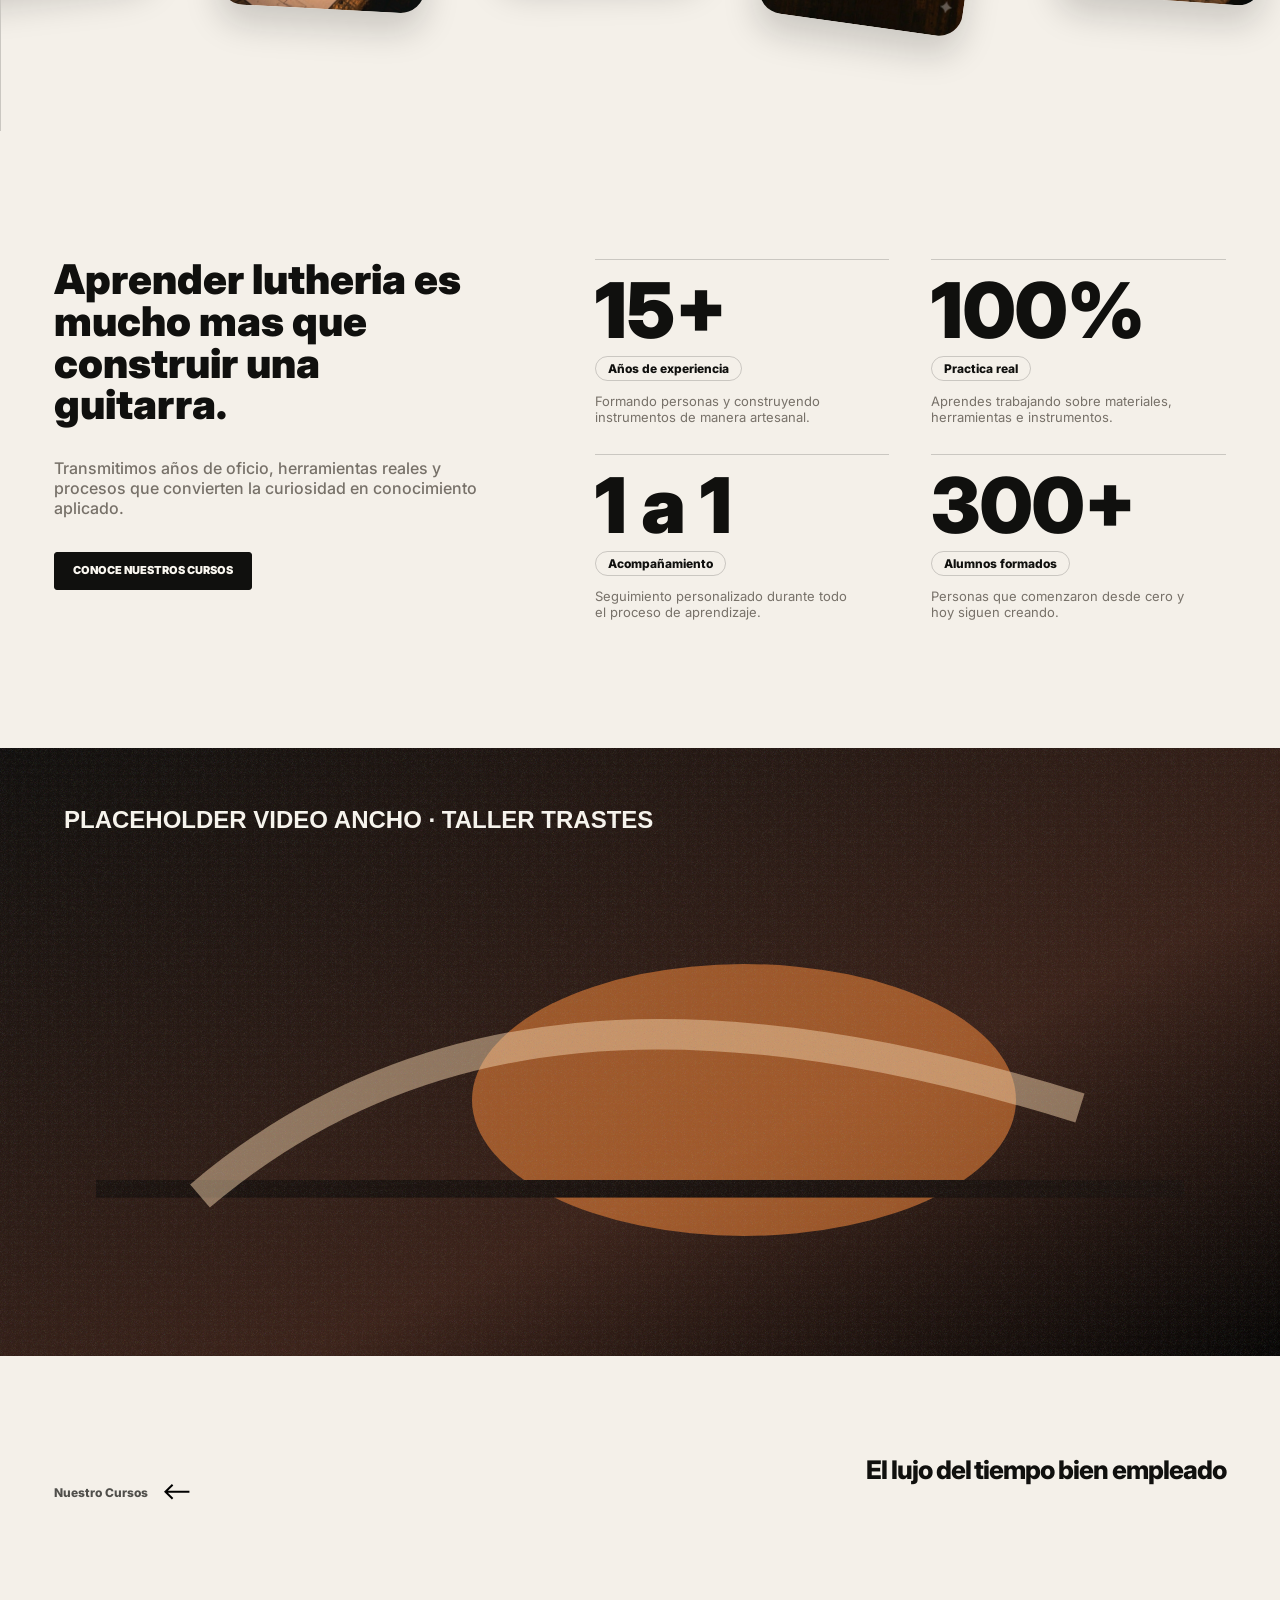
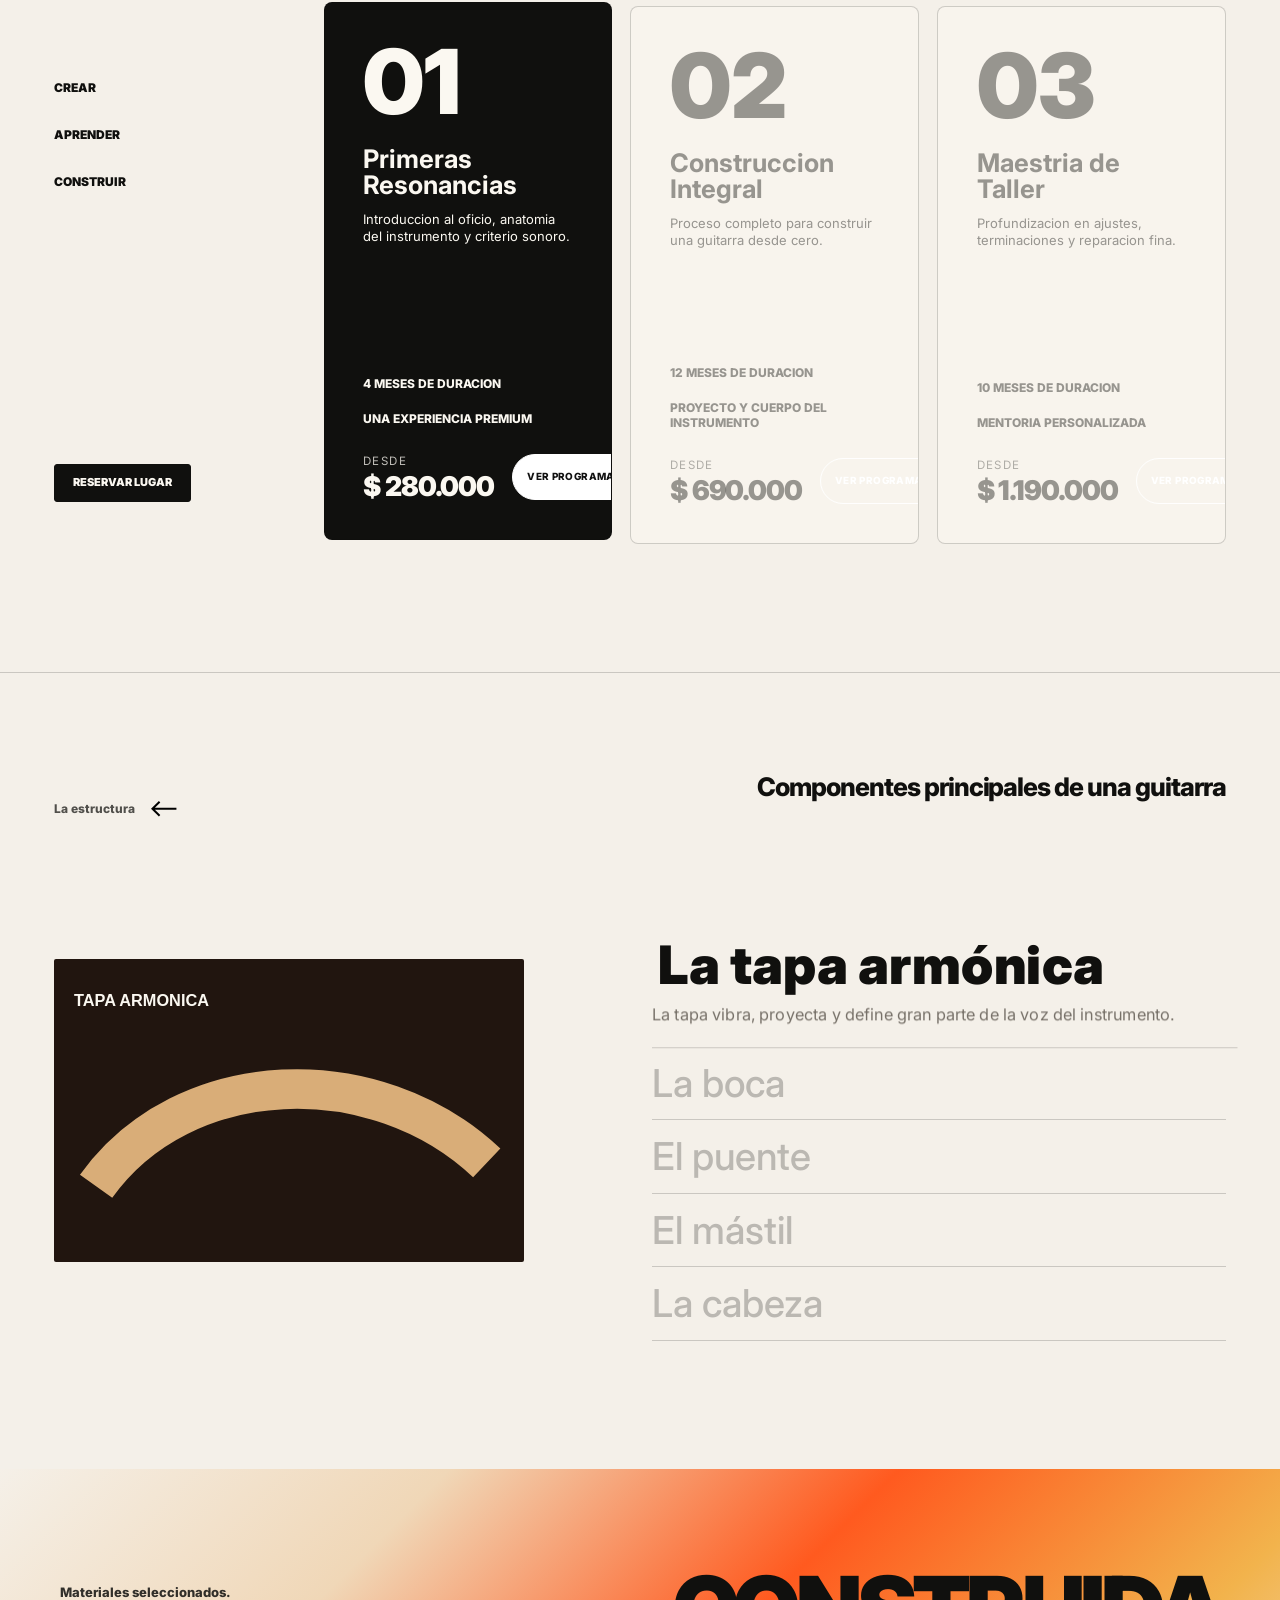
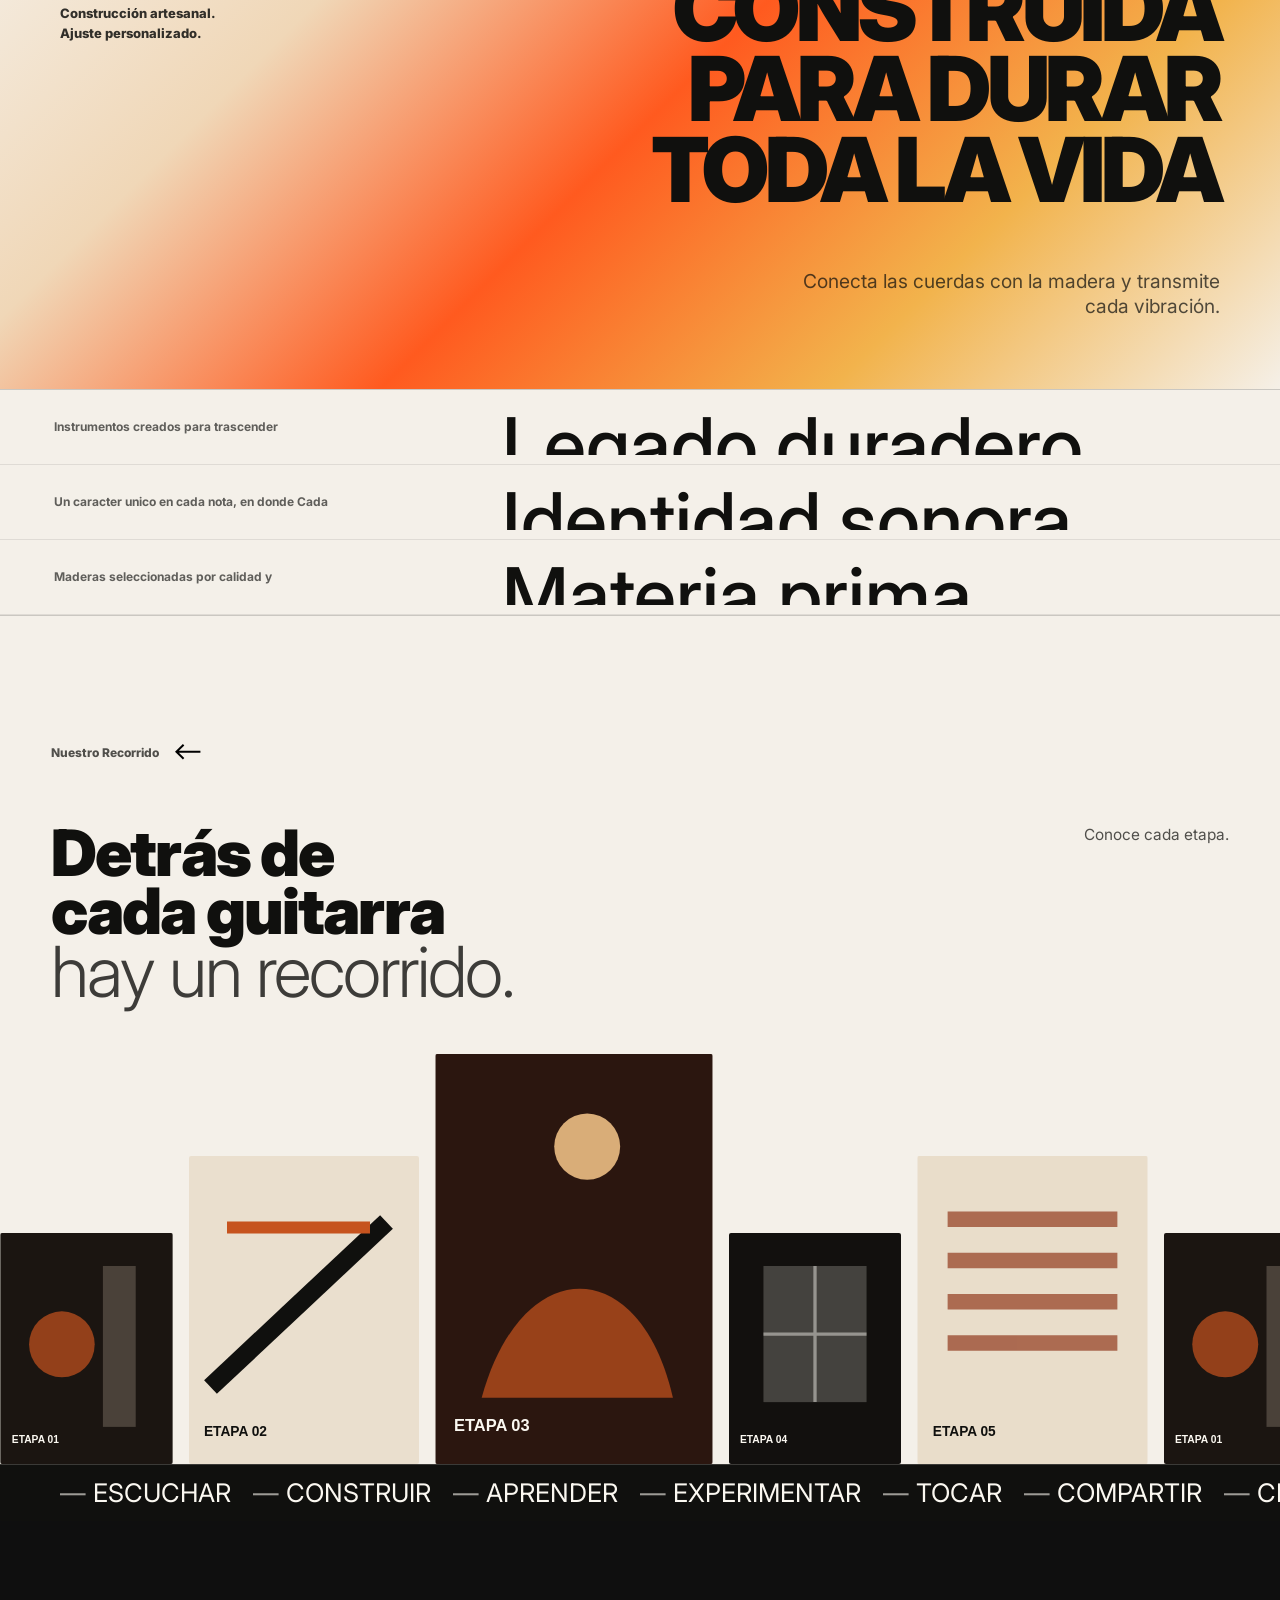
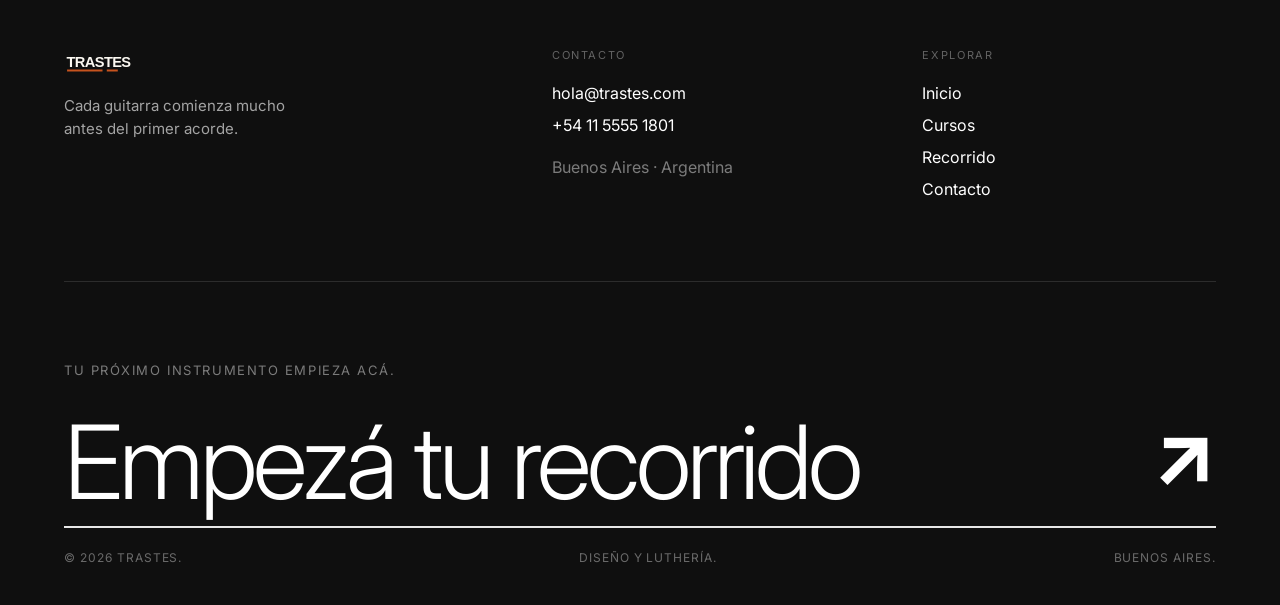
==== commit 5b499b7c: "Create index.html" ====
--- a/index.html
+++ b/index.html
@@ -65,11 +65,11 @@
         <span class="statement-line">tiempo y el sonido dialogan.</span>
       </h2>
       <div class="floating-gallery" aria-label="Postales del taller" data-reveal>
-        <img class="float-card card-a" src="./assets/images/workshop-card-01.png" alt="Placeholder de herramientas del taller">
-        <img class="float-card card-b" src="./assets/images/workshop-card-02.png" alt="Placeholder de detalle de madera">
-        <img class="float-card card-c" src="./assets/images/workshop-card-03.png" alt="Placeholder de luthier trabajando">
-        <img class="float-card card-d" src="./assets/images/workshop-card-04.png" alt="Placeholder de guitarra clasica">
-        <img class="float-card card-e" src="./assets/images/workshop-card-05.png" alt="Placeholder de estanteria de maderas">
+        <img class="float-card card-a" src="./assets/images/card-herramientas.png" alt="Placeholder de herramientas del taller">
+        <img class="float-card card-b" src="./assets/images/card-trabajo.png" alt="Placeholder de detalle de madera">
+        <img class="float-card card-c" src="./assets/images/card-taller.png" alt="Placeholder de luthier trabajando">
+        <img class="float-card card-d" src="./assets/images/card-mesa.png" alt="Placeholder de guitarra clasica">
+        <img class="float-card card-e" src="./assets/images/card-proceso.png" alt="Placeholder de estanteria de maderas">
       </div>
     </section>
 
@@ -106,11 +106,9 @@
 
     <!-- 4. Video ancho: pausa cinematografica de taller, fiel al bloque horizontal del wireframe. -->
     <section class="wide-video" aria-label="Video del taller" data-reveal>
-      <div class="video-shell">
-        <video class="video-placeholder" poster="./assets/images/video-wide-poster.svg" muted playsinline loop preload="metadata" aria-label="Video del taller" tabindex="-1">
-          <source src="./assets/videos/Video-Luthier.mp4" type="video/mp4">
-          Tu navegador no soporta el elemento de video.
-        </video>
+  <video class="video-placeholder" poster="./assets/images/video-wide-poster.svg" muted autoplay playsinline loop preload="auto">
+  <source src="./assets/videos/Video-Luthier.mp4" type="video/mp4">
+</video>
         <div class="video-overlay">
         </div>
       </div>
@@ -119,8 +117,12 @@
     <!-- 5. Cursos con interaccion hover: tres programas con tarjetas verticales y estado activo. -->
     <section id="cursos" class="courses section-pad" aria-labelledby="courses-title">
       <div class="section-kicker" data-reveal>
-        <span>Nuestros cursos</span>
+        <span>Nuestro Cursos</span>
         <img src="./assets/icons/flecha.svg" alt="" aria-hidden="true" class="kicker-arrow">
+      </div>
+    <video class="course-video" muted loop playsinline preload="metadata">
+  <source src="./assets/videos/video-primeras-resonancias.mp4" type="video/mp4">
+</video>
       </div>
       <div class="courses-layout">
         <aside class="course-menu" data-reveal>
@@ -141,7 +143,23 @@
                 <li>4 meses de duracion</li>
                 <li>Una experiencia premium</li>
               </ul>
-              <img src="./assets/images/course-01.svg" alt="Placeholder curso Primeras Resonancias">
+
+<div class="course-footer">
+  <div class="course-price">
+    <span>Desde</span>
+    <strong>$ 280.000</strong>
+  </div>
+
+  <a href="primeras-resonancias.html" class="course-cta">
+    Ver programa
+    <span>↗</span>
+  </a>
+</div>
+
+<video class="course-video" muted loop playsinline preload="metadata">
+  <source src="./assets/videos/video-primeras-resonancias.mp4" type="video/mp4">
+</video>
+              
             </article>
             <article id="course-02" class="course-card" data-course="1">
               <span class="course-number">02</span>
@@ -151,7 +169,22 @@
                 <li>12 meses de duracion</li>
                 <li>Proyecto y cuerpo del instrumento</li>
               </ul>
-              <img src="./assets/images/course-02.svg" alt="Placeholder curso Construccion Integral">
+
+<div class="course-footer">
+  <div class="course-price">
+    <span>Desde</span>
+    <strong>$ 690.000</strong>
+  </div>
+
+  <a href="construccion-integral.html" class="course-cta">
+    Ver programa
+    <span>↗</span>
+  </a>
+</div>
+
+<video class="course-video" muted loop playsinline preload="metadata">
+  <source src="./assets/videos/video-construccion-integral.mp4" type="video/mp4">
+</video>
             </article>
             <article id="course-03" class="course-card" data-course="2">
               <span class="course-number">03</span>
@@ -161,7 +194,22 @@
                 <li>10 meses de duracion</li>
                 <li>Mentoria personalizada</li>
               </ul>
-              <img src="./assets/images/course-03.svg" alt="Placeholder curso Maestria de Taller">
+
+<div class="course-footer">
+  <div class="course-price">
+    <span>Desde</span>
+    <strong>$ 1.190.000</strong>
+  </div>
+
+  <a href="maestria-de-taller.html" class="course-cta">
+    Ver programa
+    <span>↗</span>
+  </a>
+</div>
+
+<video class="course-video" muted loop playsinline preload="metadata">
+  <source src="./assets/videos/video-maestria-de-taller.mp4" type="video/mp4">
+</video>
             </article>
           </div>
         </div>
@@ -181,92 +229,238 @@
         <div class="parts-copy" data-reveal>
           <p class="overline">Componentes principales de una guitarra</p>
           <h2 id="parts-title" class="sr-only">Partes de la guitarra</h2>
-          <button class="part-item is-selected" type="button" data-image="./assets/images/part-tapa.svg" data-description="La tapa vibra, proyecta y define gran parte de la voz del instrumento.">La tapa armonica</button>
-          <button class="part-item" type="button" data-image="./assets/images/part-boca.svg" data-description="La boca respira el sonido y revela el equilibrio entre volumen, cuerpo y respuesta.">La boca</button>
-          <button class="part-item" type="button" data-image="./assets/images/part-puente.svg" data-description="Conecta las cuerdas con la madera y transmite cada vibracion.">El puente</button>
-          <button class="part-item" type="button" data-image="./assets/images/part-mastil.svg" data-description="El mastil define comodidad, tension y precision en cada nota.">El mastil</button>
-          <button class="part-item" type="button" data-image="./assets/images/part-cabeza.svg" data-description="La cabeza aloja la afinacion y completa la identidad visual del instrumento.">La cabeza</button>
-          <p id="parts-description" class="parts-description">La tapa vibra, proyecta y define gran parte de la voz del instrumento.</p>
+          
+<div class="part-block is-selected">
+          <button
+          class="part-item"
+          type="button"
+          data-image="./assets/images/part-tapa.svg">
+          La tapa armónica
+      </button>
+    <div class="part-description">
+        La tapa vibra, proyecta y define gran parte de la voz del instrumento.
+    </div>
+</div>
+
+<div class="part-block">
+    <button
+        class="part-item"
+        type="button"
+        data-image="./assets/images/part-boca.svg">
+        La boca
+    </button>
+    <div class="part-description">
+        La boca respira el sonido y revela el equilibrio entre volumen, cuerpo y respuesta.
+    </div>
+</div>
+
+<div class="part-block">
+    <button
+        class="part-item"
+        type="button"
+        data-image="./assets/images/part-puente.svg">
+        El puente
+    </button>
+
+    <div class="part-description">
+        Conecta las cuerdas con la madera y transmite cada vibración.
+    </div>
+</div>
+
+<div class="part-block">
+    <button
+        class="part-item"
+        type="button"
+        data-image="./assets/images/part-mastil.svg">
+        El mástil
+    </button>
+
+    <div class="part-description">
+        El mástil define comodidad, tensión y precisión en cada nota.
+    </div>
+</div>
+
+<div class="part-block">
+    <button
+        class="part-item"
+        type="button"
+        data-image="./assets/images/part-cabeza.svg">
+        La cabeza
+    </button>
+
+    <div class="part-description">
+        La cabeza aloja la afinación y completa la identidad visual del instrumento.
+    </div>
+</div>
+
         </div>
       </div>
     </section>
 
-    <!-- 7. Bloque editorial de impacto: gran declaracion tipografica con degradado calido y lineas. -->
-    <section class="impact" aria-labelledby="impact-title">
-      <div class="impact-copy" data-reveal>
-        <p>Materiales seleccionados. Construccion artesanal. Ajuste personalizado.</p>
-        <h2 id="impact-title">Construida para durar toda la vida</h2>
-        <span>Conecta las cuerdas con la madera y transmite cada vibracion.</span>
-      </div>
-    </section>
-
-    <!-- 8. Beneficios o valores diferenciales: lista horizontal con lineas de lectura. -->
-    <section class="values" aria-label="Valores diferenciales">
-      <article data-reveal>
-        <span>Instrumento pensado para desarrollar pertenencia.</span>
-        <strong>Legado duradero</strong>
-      </article>
-      <article data-reveal>
-        <span>Un caracter unico en cada veta, acabado y decision.</span>
-        <strong>Identidad sonora</strong>
-      </article>
-      <article data-reveal>
-        <span>Maderas seleccionadas por calidez y estabilidad.</span>
-        <strong>Materia prima</strong>
-      </article>
-    </section>
-
-    <!-- 9. Galeria fotografica: mosaico editorial de taller y recorrido. -->
-    <section id="recorrido" class="gallery section-pad" aria-labelledby="gallery-title">
-      <div class="section-kicker" data-reveal>
-        <span>Nuestra filosofia</span>
-        <span aria-hidden="true">â†</span>
-      </div>
-      <div class="gallery-heading" data-reveal>
-        <h2 id="gallery-title">Detras de cada guitarra hay un recorrido.</h2>
-        <p>Conoce cada etapa.</p>
-      </div>
-      <div class="gallery-grid" data-reveal>
-        <img src="./assets/images/gallery-01.svg" alt="Placeholder fotografia del taller">
-        <img src="./assets/images/gallery-02.svg" alt="Placeholder fotografia de herramientas">
-        <img src="./assets/images/gallery-03.svg" alt="Placeholder fotografia de luthier trabajando">
-        <img src="./assets/images/gallery-04.svg" alt="Placeholder fotografia de ventana del taller">
-        <img src="./assets/images/gallery-05.svg" alt="Placeholder fotografia de maderas">
-      </div>
-    </section>
-
-    <!-- 10. Franja animada de palabras: movimiento continuo y artesanal, como en el wireframe. -->
-    <section class="word-marquee" aria-label="Palabras clave">
-      <div class="marquee-track">
-        <span>Escuchar</span>
-        <span>Construir</span>
-        <span>Aprender</span>
-        <span>Experimentar</span>
-        <span>Tocar</span>
-        <span>Compartir</span>
-        <span>Crear</span>
-      </div>
-    </section>
-  </main>
+<!-- 7. Bloque editorial de impacto -->
+<section class="impact">
+  <div class="impact-bg">
+    <div class="noise"></div>
+  </div>
+  <div class="impact-copy">
+    <div class="impact-row top">
+      <p class="left">
+        Materiales seleccionados.<br>
+        Construcción artesanal.<br>
+        Ajuste personalizado.
+      </p>
+      <h2 class="right">
+        Construida<br>
+        para durar<br>
+        toda la vida
+      </h2>
+    </div>
+    <div class="impact-row bottom">
+      <span class="right-bottom">
+        Conecta las cuerdas con la madera y transmite cada vibración.
+      </span>
+    </div>
+  </div>
+</section>
+
+
+<!-- 8. Beneficios o valores diferenciales: lista horizontal con lineas de lectura. -->
+<section class="values" aria-label="Valores diferenciales">
+
+  <article data-reveal>
+    <span>Instrumentos creados para trascender generaciones.</span>
+    <strong data-split="Legado duradero">Legado duradero</strong>
+  </article>
+
+  <article data-reveal>
+    <span>Un caracter unico en cada nota, en donde Cada guitarra desarrolla una voz propia.</span>
+    <strong data-split="Identidad sonora">Identidad sonora</strong>
+  </article>
+
+  <article data-reveal>
+    <span>Maderas seleccionadas por calidad y estabilidad.</span>
+    <strong data-split="Materia prima">Materia prima</strong>
+  </article>
+
+</section>
+
+
+
+<!-- Seccion 9 Texto y imagenes movimiento -->
+
+<section id="recorrido" class="gallery-marquee-section section-pad">
+
+  <div class="gallery-content">
+
+    <div class="section-kicker" data-reveal>
+      <span>Nuestro Recorrido</span>
+      <img src="./assets/icons/flecha.svg" alt="" aria-hidden="true" class="kicker-arrow">
+    </div>
+
+    <div class="gallery-heading" data-reveal>
+      
+      <div class="gallery-title">
+        <h2 id="gallery-title">
+          Detrás de<br>
+          cada guitarra<br>
+          <span class="light-part">hay un recorrido.</span>
+        </h2>
+      </div>
+
+      <p class="gallery-kicker">Conoce cada etapa.</p>
+
+    </div>
+
+  </div>
+
+  <div class="gallery-marquee">
+    <div class="marquee-track images">
+
+      <img class="img-small" src="./assets/images/gallery-01.svg" alt="">
+      <img class="img-medium" src="./assets/images/gallery-02.svg" alt="">
+      <img class="img-tall" src="./assets/images/gallery-03.svg" alt="">
+      <img class="img-small" src="./assets/images/gallery-04.svg" alt="">
+      <img class="img-medium" src="./assets/images/gallery-05.svg" alt="">
+
+      <img class="img-small" src="./assets/images/gallery-01.svg" alt="">
+      <img class="img-medium" src="./assets/images/gallery-02.svg" alt="">
+      <img class="img-tall" src="./assets/images/gallery-03.svg" alt="">
+      <img class="img-small" src="./assets/images/gallery-04.svg" alt="">
+      <img class="img-medium" src="./assets/images/gallery-05.svg" alt="">
+
+    </div>
+  </div>
+
+
+  <!-- Seccion 10 textos loop  -->
+
+<section class="word-marquee" aria-label="Palabras clave">
+
+    <div class="marquee-track text">
+
+      <span>Escuchar</span>
+      <span>Construir</span>
+      <span>Aprender</span>
+      <span>Experimentar</span>
+      <span>Tocar</span>
+      <span>Compartir</span>
+      <span>Crear</span>
+
+      <span>Escuchar</span>
+      <span>Construir</span>
+      <span>Aprender</span>
+      <span>Experimentar</span>
+      <span>Tocar</span>
+      <span>Compartir</span>
+      <span>Crear</span>
+
+    </div>
+
+  </section>
+
+</section>
+
 
   <!-- 11. Contacto y footer: cierre negro, CTA amplio y datos de contacto. -->
-  <footer id="contacto" class="site-footer">
-    <div class="footer-top" data-reveal>
+<footer id="contacto" class="site-footer">
+  <div class="footer-grid">
+    <div class="footer-brand">
       <img src="./assets/icons/trastes-logo-light.svg" alt="TRASTES">
+      <p class="footer-tagline">
+        Cada guitarra comienza mucho antes del primer acorde.
+      </p>
+    </div>
+    <div class="footer-contact">
+      <span class="footer-label">Contacto</span>
+      <a href="mailto:hola@trastes.com">hola@trastes.com</a>
+      <a href="tel:+541155551801">+54 11 5555 1801</a>
       <address>
-        <a href="mailto:hola@trastes.com">hola@trastes.com</a>
-        <span>+54 11 5555 1801</span>
-        <span>Buenos Aires, Argentina</span>
+        Buenos Aires · Argentina
       </address>
     </div>
-    <div class="footer-cta" data-reveal>
-      <p>Empeza cuando quieras.</p>
-      <a href="mailto:hola@trastes.com">
-        <span>Iniciar recorrido</span>
-        <strong aria-hidden="true">â†—</strong>
-      </a>
-    </div>
-  </footer>
+    <div class="footer-links">
+      <span class="footer-label">Explorar</span>
+      <a href="#inicio">Inicio</a>
+      <a href="#cursos">Cursos</a>
+      <a href="#recorrido">Recorrido</a>
+      <a href="#contacto">Contacto</a>
+    </div>
+  </div>
+  <div class="footer-cta">
+    <p class="cta-eyebrow">
+      Tu próximo instrumento empieza acá.
+    </p>
+    <a href="mailto:hola@trastes.com" class="cta-line">
+      <span>Empezá tu recorrido</span>
+      <strong>↗</strong>
+    </a>
+    <div class="footer-bottom">
+      <span>© 2026 Trastes.</span>
+      <span>Diseño y luthería.</span>
+      <span>Buenos Aires.</span>
+    </div>
+  </div>
+</footer>
 
   <script src="./js/scripts.js"></script>
 </body>
--- a/css/styles.css
+++ b/css/styles.css
@@ -17,6 +17,12 @@
 
 html {
   scroll-behavior: smooth;
+    overflow-x: hidden;
+}
+
+html,
+body {
+  overflow-x: hidden;
 }
 
 body {
@@ -290,6 +296,7 @@
   gap: 16px;
   align-items: center;
   margin-bottom: clamp(36px, 5vw, 78px);
+  
 }
 
 .about {
@@ -486,7 +493,6 @@
   color: var(--paper-soft);
   text-align: center;
   text-transform: uppercase;
-  background: linear-gradient(180deg, rgba(16, 16, 14, 0.08), rgba(16, 16, 14, 0.28));
 }
 
 .video-overlay span {
@@ -518,16 +524,44 @@
   display: flex;
   flex-direction: column;
   align-items: flex-start;
-  gap: 28px;
-  padding-top: 86px;
+
+  height: 100%;
+  padding-top: 116px;
+
   font-size: 12px;
   font-weight: 900;
   text-transform: uppercase;
 }
 
+.course-menu a {
+  text-decoration: none;
+  color: inherit;
+  margin-bottom: 32px;
+  transition: opacity .25s ease, transform .25s ease;
+}
+
+.course-menu a:hover {
+  opacity: .6;
+  transform: translateX(4px);
+}
+
+.course-menu .btn {
+  margin-top: auto;
+    margin-bottom: 42px;
+}
+
 .courses-content .overline {
-  text-align: right;
-  margin-bottom: 34px;
+  display: flex;
+  justify-content: flex-end;
+  align-items: center;
+
+margin: -110px 0 120px 0;
+
+  font-size: clamp(1.4rem, 2vw, 2rem);
+  font-weight: 800;
+  letter-spacing: -0.04em;
+
+  color: var(--ink);
 }
 
 .course-cards {
@@ -551,15 +585,23 @@
   transition: color 240ms ease, background 240ms ease, transform 240ms ease;
 }
 
-.course-card img {
+.course-video {
   position: absolute;
   inset: 0;
   width: 100%;
   height: 100%;
   object-fit: cover;
+
   opacity: 0;
   z-index: 0;
-  transition: opacity 240ms ease;
+
+  pointer-events: none;
+
+  transform: scale(1.04);
+
+  transition:
+    opacity .45s ease,
+    transform 1.2s ease;
 }
 
 .course-card::after {
@@ -572,7 +614,7 @@
   transition: opacity 240ms ease;
 }
 
-.course-card > *:not(img) {
+.course-card > *:not(.course-video) {
   position: relative;
   z-index: 2;
 }
@@ -584,8 +626,12 @@
   transform: translateY(-4px);
 }
 
-.course-card:hover img,
-.course-card.is-active img,
+.course-card:hover .course-video,
+.course-card.is-active .course-video {
+  opacity: 1;
+  transform: scale(1);
+}
+
 .course-card:hover::after,
 .course-card.is-active::after {
   opacity: 1;
@@ -623,6 +669,113 @@
   text-transform: uppercase;
 }
 
+.course-footer{
+
+    margin-top:28px;
+
+    display:flex;
+
+    align-items:flex-end;
+
+    justify-content:space-between;
+
+    gap:18px;
+}
+
+.course-price{
+
+    display:flex;
+    flex-direction:column;
+
+    flex-shrink:0;
+}
+
+.course-price span{
+
+    font-size:.72rem;
+    text-transform:uppercase;
+    letter-spacing:.12em;
+    opacity:.75;
+}
+
+.course-price strong{
+
+    margin-top:6px;
+
+    font-size:clamp(1.7rem,2vw,2.5rem);
+
+    font-weight:900;
+    line-height:.95;
+
+    letter-spacing:-0.04em;
+
+    white-space:nowrap;
+}
+
+.course-cta{
+
+    display:flex;
+    align-items:center;
+    justify-content:center;
+
+    gap:6px;
+
+    width:132px;
+    height:46px;
+
+    padding:0 12px;
+
+    flex-shrink:0;
+
+    border-radius:999px;
+
+    border:1.5px solid rgba(255,255,255,.95);
+
+    background:transparent;
+
+    color:#fff;
+
+    text-decoration:none;
+
+    font-size:.62rem;
+    font-weight:800;
+    line-height:1;
+
+    text-transform:uppercase;
+    letter-spacing:.04em;
+
+    white-space:nowrap;
+
+    transition:
+        background .35s ease,
+        color .35s ease,
+        border-color .35s ease,
+        transform .35s ease;
+}
+
+.course-cta span{
+    font-size:.6rem;
+    transition:transform .35s ease;
+}
+
+.course-card:hover .course-cta,
+.course-card.is-active .course-cta{
+
+    background:#fff;
+
+    color:#111;
+
+    border-color:#fff;
+
+}
+
+.course-card:hover .course-cta span,
+.course-card.is-active .course-cta span{
+
+    transform:translateX(4px);
+
+}
+
 .guitar-parts {
   border-top: 1px solid var(--line);
 }
@@ -639,10 +792,32 @@
   aspect-ratio: 1.55;
   object-fit: cover;
   border-radius: 2px;
+  transition:
+opacity .35s ease,
+transform .7s ease;
+opacity:0;
+transform:scale(1.05);
+}
+
+.parts-media img.is-visible{
+  opacity:1;
+  transform:scale(1);
 }
 
 .parts-copy {
   display: grid;
+}
+
+.parts-copy .overline{
+
+    display:flex;
+    justify-content:flex-end;
+    align-items:center;
+    margin:-110px 0 120px 0;
+    font-size:clamp(1.4rem,2vw,2rem);
+    font-weight:800;
+    letter-spacing:-.04em;
+    color:var(--ink);
 }
 
 .part-item {
@@ -657,241 +832,767 @@
   line-height: 0.95;
   font-weight: 500;
   cursor: pointer;
-}
-
-.part-item:last-of-type {
-  border-bottom: 1px solid var(--line);
-}
-
-.part-item:hover,
-.part-item.is-selected {
-  color: var(--ink);
-}
-
-.parts-description {
-  min-height: 40px;
-  max-width: 640px;
-  margin: 18px 0 0;
-  color: var(--muted);
-  font-size: 16px;
-}
-
-.impact {
-  min-height: clamp(520px, 68vw, 980px);
-  display: flex;
-  align-items: flex-end;
-  justify-content: center;
-  padding: clamp(80px, 12vw, 180px) clamp(20px, 5vw, 54px);
-  background:
-    linear-gradient(180deg, var(--paper) 0%, rgba(244, 240, 233, 0.86) 46%, rgba(198, 83, 30, 0.58) 100%),
-    radial-gradient(circle at 50% 92%, rgba(198, 83, 30, 0.62), transparent 48%);
-}
-
-.impact-copy {
-  width: min(1180px, 100%);
-  display: grid;
-  grid-template-columns: 0.72fr 1.28fr;
-  gap: clamp(32px, 6vw, 110px);
-  align-items: end;
-}
-
-.impact-copy p {
-  margin: 0;
-  max-width: 280px;
-  font-weight: 800;
-  font-size: 13px;
-}
-
-.impact-copy h2 {
-  margin: 0;
-  font-size: clamp(54px, 8vw, 150px);
-  line-height: 0.86;
-  text-transform: uppercase;
-  font-weight: 900;
-}
-
-.impact-copy span {
-  grid-column: 2;
-  color: rgba(16, 16, 14, 0.72);
-  font-size: clamp(18px, 2vw, 32px);
+  transition:
+color .35s ease,
+font-size .35s ease,
+font-weight .35s ease,
+transform .35s ease,
+letter-spacing .35s ease;
+}
+
+.part-block{
+    border-bottom:1px solid var(--line);
+    padding:18px 0;
+    transform:scale(1);
+    transition:
+    transform .35s ease,
+    padding .35s ease;
+    transform-style:preserve-3d;
+    transform-origin:left center;
+    display: flex;
+    flex-direction: column;
+    justify-content: center;
+}
+
+.part-block.is-selected{
+    transform:scale(1.02);
+}
+
+.part-block:hover{
+    animation:premiumFloat 2.8s ease-in-out infinite;
+}
+
+.part-block:hover .part-item{
+    transform:translateX(10px);
+    letter-spacing:-0.02em;
+}
+
+.part-item{
+  width:100%;
+  padding:0;
+  border:none;
+  background:none;
+  color:rgba(16,16,14,.25);
+  text-align:left;
+  font-size:clamp(34px,3vw,62px);
+  line-height:.95;
+  font-weight:500;
+  cursor:pointer;
+  backface-visibility:hidden;
+  transform-style:preserve-3d;
+}
+
+.part-description{
+    max-height:0;
+    overflow:hidden;
+    opacity:0;
+    margin-top:0;
+    color:var(--muted);
+    font-size:16px;
+    line-height:1.6;
+    transition:
+    max-height .45s ease,
+    opacity .35s ease,
+    margin-top .35s ease,
+    transform .35s ease;
+    transform:translateY(-12px);
+}
+
+.part-description{
+    transform:translateY(-8px);
+}
+
+.part-block.is-selected .part-description{
+    max-height:120px;
+    opacity:1;
+    margin-top:12px;
+    transform:translateY(0);
+}
+
+.part-block.is-selected .part-item{
+    color:var(--ink);
+    font-size:clamp(52px,4vw,78px);
+    font-weight:900;
+    transform:translateX(6px);
+}
+
+@keyframes premiumFloat{
+    0%{
+        transform:
+        perspective(1200px)
+        rotateX(.8deg)
+        rotateY(-2deg)
+        translateX(6px);
+    }
+    50%{
+        transform:
+        perspective(1200px)
+        rotateX(-.5deg)
+        rotateY(1deg)
+        translateX(9px);
+    }
+    100%{
+        transform:
+        perspective(1200px)
+        rotateX(.8deg)
+        rotateY(-2deg)
+        translateX(6px);
+    }
+}
+
+.impact{
+  position:relative;
+  overflow:hidden;
+
+  min-height:520px; /* 🔥 antes 600px */
+
+  display:flex;
+  justify-content:center;
+  align-items:flex-end;
+
+  padding:100px 60px 70px; /* 🔥 menos aire general */
+
+  background:linear-gradient(135deg,#f5f0e8,#f0d7b7,#ff5a1f,#f2b34c,#f5f0e8);
+
+  --dx:0px;
+  --dy:0px;
+}
+
+.impact-row.top{
+  display:flex;
+  justify-content:space-between;
+  align-items:flex-start;
+
+  gap:60px;
+}
+
+.impact-row .left{
+  font-weight:800;
+  font-size:13px;
+  line-height:1.6;
+  text-align:left;
+
+  max-width:220px;
+}
+
+.impact-row .right{
+  font-size:clamp(48px,7vw,110px);
+  line-height:0.9;
+
+  text-transform:uppercase;
+  font-weight:900;
+  letter-spacing:-.05em;
+
+  text-align:right;
+}
+
+.impact-row.bottom{
+  margin-top:40px;
+
+  display:flex;
+  justify-content:flex-end;
+}
+
+.right-bottom{
+  max-width:450px;  /* 🔥 más ancho para evitar 3 líneas */
+
+  text-align:right;
+  font-size:clamp(15px,1.4vw,24px);
+  line-height:1.35;
+
+  color:rgba(16,16,14,.72);
+}
+
+.impact-canvas{
+  position:absolute;
+  inset:0;
+  width:100%;
+  height:100%;
+  z-index:0;
+}
+
+.impact-bg{
+  position:absolute;
+  inset:0;
+  z-index:1;
+  pointer-events:none;
+}
+
+.noise{
+  position:absolute;
+  inset:0;
+  background:url("./assets/images/noise.png");
+  background-size:220px;
+  opacity:.06;
+  mix-blend-mode:soft-light;
+  animation:noise .2s steps(2) infinite;
+}
+
+.impact-copy{
+  position:relative;
+  z-index:2;
+
+  max-width:1200px;
+  width:100%;
+}
+
+.impact-copy p{
+  margin-bottom:18px; /* 🔥 separación hacia el título */
+  max-width:320px;
+  font-weight:800;
+  font-size:13px;
+  opacity:0.85;
+}
+
+.impact-copy h2{
+  margin:0;
+  font-size:clamp(54px,8vw,150px);
+  line-height:.86;
+  text-transform:uppercase;
+  font-weight:900;
+  letter-spacing:-.05em;
+}
+
+.impact-copy span{
+  display:block;
+  margin-top:18px;   /* 🔥 separación real del título */
+  
+  color:rgba(16,16,14,.72);
+  font-size:clamp(16px,1.5vw,28px);
+    line-height:1.3;
+}
+
+@keyframes noise{
+  0%{transform:translate(0,0)}
+  20%{transform:translate(-2%,2%)}
+  40%{transform:translate(2%,-1%)}
+  60%{transform:translate(-1%,1%)}
+  80%{transform:translate(2%,-2%)}
+  100%{transform:translate(0,0)}
 }
 
 .values {
+  font-size: clamp(42px, 6vw, 100px);
   border-top: 1px solid var(--line);
   border-bottom: 1px solid var(--line);
 }
 
+/* 🧱 FILA */
 .values article {
-  min-height: 72px;
-  padding: 12px clamp(20px, 5vw, 54px);
   display: grid;
-  grid-template-columns: minmax(220px, 0.75fr) 1.25fr;
-  gap: 28px;
+  grid-template-columns: 0.9fr 1.6fr;
+  gap: 40px;
+
   align-items: center;
-  border-bottom: 1px solid var(--line);
-}
-
-.values article:last-child {
-  border-bottom: 0;
-}
-
+
+  padding: 10px clamp(20px, 5vw, 54px);
+
+  position: relative;
+}
+
+/* =========================
+   🔥 LÍNEA REAL (AHORA SÍ SIGUE FLUJO)
+   ========================= */
+
+.values article::after {
+  content:"";
+  position:absolute;
+  left:0;
+  right:0;
+  bottom:0;
+
+  height:1px;
+  background: var(--line);
+
+  opacity:0.5;
+
+  transition: transform 0.75s cubic-bezier(.2,.8,.2,1),
+              opacity 0.4s ease;
+}
+
+.values article:hover::after {
+  transform: scaleX(1.15) skewX(-8deg);
+  opacity:0.8;
+}
+
+/* 📄 DESCRIPCIÓN */
 .values span {
-  max-width: 320px;
   font-size: 12px;
   font-weight: 700;
-  color: rgba(16, 16, 14, 0.72);
-}
+  color: rgba(16,16,14,0.65);
+  line-height: 1.4;
+
+  max-width: 280px;
+
+  display: -webkit-box;
+  -webkit-box-orient: vertical;
+  overflow: hidden;
+
+  max-height: 1.4em;
+
+  transition: all 0.6s cubic-bezier(.2,.8,.2,1);
+}
+
+.values article:hover span {
+  max-height: 200px;
+  color: rgba(16,16,14,0.85);
+}
+
+/* =========================
+   🔥 TÍTULO QUE CONTROLA LA ALTURA REAL
+   ========================= */
 
 .values strong {
-  font-size: clamp(46px, 7vw, 136px);
-  line-height: 0.82;
+  display: inline-block;
+
+  font-size: clamp(42px, 6vw, 100px);
+  line-height: 1.2;
+
   font-weight: 500;
-}
-
-.gallery-heading {
+
+  /* corte más controlado */
+  max-height: 0.72em;
+  overflow: hidden;
+
+  transition:
+    max-height 0.75s cubic-bezier(.2,.8,.2,1),
+    transform 0.75s cubic-bezier(.2,.8,.2,1);
+}
+
+/* 🔥 hover = se abre (y empuja la línea naturalmente) */
+.values article:hover strong {
+  max-height: 2em;
+  transform: translateY(-2px);
+}
+
+
+
+
+/* =========================
+   🔥 SECCIÓN 9 - FIX GENERAL
+   ========================= */
+
+.gallery-marquee-section{
+  width: 100%;
+  margin: 0;
+  padding: 0;
+}
+
+/* CONTENEDOR DE TEXTO (IMPORTANTE) */
+.gallery-content{
+  max-width: 1580px;
+  margin: 0 auto;
+
+  /* 🔥 ESTE ES EL CONTROL DE BORDES */
+  padding: 0 clamp(16px, 4vw, 72px);
+}
+
+/* =========================
+   🔥 SEPARACIÓN REAL ENTRE SECCIONES
+   ========================= */
+
+.gallery-marquee-section{
+  margin-top: clamp(80px, 10vw, 160px); /* 🔥 baja todo desde "Nuestro recorrido" */
+}
+
+/* =========================
+   🔥 HEADER RESPONSIVE
+   ========================= */
+
+.gallery-heading{
   display: flex;
   justify-content: space-between;
-  gap: 30px;
-  align-items: end;
-  margin-bottom: clamp(38px, 5vw, 84px);
-}
-
-.gallery-heading h2 {
-  width: min(620px, 100%);
+  align-items: flex-start;
+  gap: clamp(20px, 4vw, 60px);
+  margin-bottom: clamp(30px, 4vw, 60px);
+}
+
+.gallery-title h2{
   margin: 0;
-  font-size: clamp(38px, 5.4vw, 96px);
+  font-size: clamp(34px, 5vw, 72px);
   line-height: 0.9;
   font-weight: 900;
-}
-
-.gallery-heading p {
+  letter-spacing: -0.03em;
+}
+
+.light-part{
+  display: block;
+  font-size: 1.1em;
+  font-weight: 300;
+  opacity: 0.8;
+}
+
+.gallery-kicker{
   margin: 0;
-  font-size: 14px;
-}
-
-.gallery-grid {
-  display: grid;
-  grid-template-columns: 0.7fr 0.95fr 1.05fr 0.75fr 0.9fr;
+  max-width: 260px;
+  font-size: clamp(14px, 1.2vw, 18px);
+  color: rgba(16,16,14,0.72);
+  line-height: 1.4;
+}
+
+/* =========================
+   🔥 MARQUEE IMÁGENES
+   ========================= */
+
+.gallery-marquee{
+  width: 100%;
+  overflow: hidden;
+}
+
+.marquee-track.images{
+  display: flex;
   gap: 16px;
-  align-items: end;
-}
-
-.gallery-grid img {
-  width: 100%;
-  height: clamp(220px, 28vw, 460px);
+  align-items: flex-end;
+  animation: scrollImages 45s linear infinite;
+  will-change: transform;
+}
+
+.marquee-track.images img{
+  flex-shrink: 0;
   object-fit: cover;
   border-radius: 2px;
 }
 
-.gallery-grid img:nth-child(1),
-.gallery-grid img:nth-child(4) {
-  height: clamp(150px, 20vw, 330px);
-}
-
-.gallery-grid img:nth-child(3) {
-  height: clamp(300px, 36vw, 580px);
-}
-
-/* Lift the intro presentation cards up as a block so they sit between about and the video */
-.intro-cards {
-  position: relative;
-  z-index: 3;
-  transform: translateY(-4vw);
-  transition: transform 320ms ease;
-  /* reduce vertical padding so spacing to adjacent sections is about half */
-  padding-top: clamp(36px, 5vw, 85px);
-  padding-bottom: clamp(36px, 5vw, 85px);
-}
+.img-small{ height: clamp(160px, 18vw, 300px); }
+.img-medium{ height: clamp(200px, 24vw, 360px); }
+.img-tall{ height: clamp(260px, 32vw, 480px); }
+
+/* =========================
+   🔥 TEXTO MARQUEE
+   ========================= */
+
+.word-marquee{
+  overflow: hidden;
+  background: var(--ink);
+  color: var(--paper-soft);
+  margin-top: 0;
+}
+
+.marquee-track.text{
+  display: flex;
+  width: max-content;
+  gap: 22px;
+
+  padding: 14px clamp(16px, 4vw, 72px); /* 🔥 evita que toque borde */
+
+  font-size: clamp(16px, 2vw, 32px);
+  white-space: nowrap;
+  text-transform: uppercase;
+
+  animation: scrollText 25s linear infinite;
+}
+
+/* =========================
+   🔥 RESPONSIVE REAL MOBILE
+   ========================= */
+
+@media (max-width: 768px){
+
+  .gallery-heading{
+    flex-direction: column;
+    gap: 14px;
+  }
+
+  .gallery-kicker{
+    max-width: 100%;
+  }
+
+  /* 🔥 evita que quede pegado en mobile */
+  .gallery-content{
+    padding: 0 18px;
+  }
+
+  /* 🔥 baja aún más la sección */
+  .gallery-marquee-section{
+    margin-top: 90px;
+  }
+
+  .img-small,
+  .img-medium,
+  .img-tall{
+    height: clamp(140px, 45vw, 260px);
+  }
+}
+
+/* =========================
+   🔥 TEXTO INFINITO (FULL WIDTH + PADDING INTERNO)
+   ========================= */
 
 .word-marquee {
   overflow: hidden;
   background: var(--ink);
   color: var(--paper-soft);
-  border-bottom: 1px solid rgba(251, 248, 241, 0.26);
-}
-
-.marquee-track {
+  border-top: 1px solid rgba(251, 248, 241, 0.18);
+}
+
+.marquee-track.text {
   display: flex;
   width: max-content;
-  gap: 18px;
-  padding: 10px 0;
-  animation: marquee 26s linear infinite;
+  gap: 22px;
+
+  padding: 12px clamp(20px, 5vw, 60px); /* 🔥 FIX REAL */
+
   font-size: clamp(18px, 2vw, 32px);
   text-transform: uppercase;
   white-space: nowrap;
-}
-
-.marquee-track span::before {
+
+  animation: scrollText 25s linear infinite;
+}
+
+.marquee-track.text span::before {
   content: "— ";
-}
-
-@keyframes marquee {
-  from { transform: translateX(0); }
-  to { transform: translateX(-50%); }
-}
-
-.site-footer {
+  opacity: 0.6;
+}
+
+/* =========================
+   🔥 ANIMACIONES
+   ========================= */
+
+@keyframes scrollImages {
+  0% { transform: translateX(0); }
+  100% { transform: translateX(-50%); }
+}
+
+@keyframes scrollText {
+  0% { transform: translateX(0); }
+  100% { transform: translateX(-50%); }
+}
+
+.site-footer{
   background: var(--ink);
   color: var(--paper-soft);
-  padding: clamp(48px, 8vw, 120px) clamp(20px, 5vw, 54px) 34px;
-}
-
-.footer-top {
-  display: flex;
-  justify-content: space-between;
-  gap: 40px;
-}
-
-.footer-top img {
-  width: 86px;
-}
-
-.footer-top address {
-  display: grid;
-  gap: 10px;
-  font-style: normal;
-  font-size: 13px;
-  color: rgba(251, 248, 241, 0.76);
-}
-
-.footer-cta {
-  margin-top: clamp(70px, 12vw, 180px);
-}
-
-.footer-cta p {
-  margin: 0 0 16px;
-  color: rgba(251, 248, 241, 0.62);
-}
-
-.footer-cta a {
-  display: flex;
-  justify-content: space-between;
-  align-items: end;
-  gap: 30px;
-  padding-bottom: 16px;
-  border-bottom: 3px solid var(--paper-soft);
-}
-
-.footer-cta span {
-  font-size: clamp(46px, 7vw, 132px);
-  line-height: 0.9;
-  font-weight: 500;
-}
-
-.footer-cta strong {
-  font-size: clamp(56px, 8vw, 140px);
-  line-height: 0.8;
-}
-
-[data-reveal] {
-  opacity: 0;
-  transform: translateY(22px);
-  transition: opacity 520ms ease, transform 520ms ease;
-}
-
-[data-reveal].is-visible {
-  opacity: 1;
-  transform: translateY(0);
+  padding: clamp(80px, 10vw, 160px) clamp(20px, 5vw, 72px) 50px;
+}
+
+.site-footer{
+
+    background:#0f0f0f;
+    color:#F7F3ED;
+
+    padding:
+    clamp(90px,10vw,170px)
+    clamp(24px,5vw,72px)
+    40px;
+}
+
+/* ========================= */
+
+.footer-grid{
+
+    display:grid;
+    grid-template-columns:1.4fr 1fr 1fr;
+
+    gap:clamp(50px,6vw,120px);
+
+    padding-bottom:70px;
+
+    border-bottom:1px solid rgba(255,255,255,.12);
+}
+
+/* ========================= */
+
+.footer-brand img{
+
+    width:110px;
+
+    margin-bottom:18px;
+}
+
+.footer-tagline{
+
+    max-width:260px;
+
+    font-size:15px;
+
+    line-height:1.55;
+
+    color:rgba(255,255,255,.62);
+}
+
+/* ========================= */
+
+.footer-label{
+
+    display:block;
+
+    margin-bottom:20px;
+
+    font-size:11px;
+
+    letter-spacing:.15em;
+
+    text-transform:uppercase;
+
+    color:rgba(255,255,255,.35);
+}
+
+.footer-contact a,
+.footer-links a{
+
+    display:block;
+
+    margin-bottom:12px;
+
+    color:white;
+
+    text-decoration:none;
+
+    transition:.35s;
+}
+
+.footer-contact a:hover,
+.footer-links a:hover{
+
+    opacity:.6;
+
+    transform:translateX(6px);
+}
+
+.footer-contact address{
+
+    margin-top:20px;
+
+    font-style:normal;
+
+    color:rgba(255,255,255,.45);
+
+    line-height:1.5;
+}
+
+/* ========================= */
+
+.footer-cta{
+
+    margin-top:80px;
+}
+
+.cta-eyebrow{
+
+    margin-bottom:18px;
+
+    font-size:13px;
+
+    color:rgba(255,255,255,.45);
+
+    text-transform:uppercase;
+
+    letter-spacing:.12em;
+}
+
+.cta-line{
+
+    display:flex;
+
+    justify-content:space-between;
+
+    align-items:flex-end;
+
+    color:white;
+
+    text-decoration:none;
+
+    border-bottom:2px solid rgba(255,255,255,.9);
+
+    padding-bottom:18px;
+
+    transition:.45s;
+}
+
+.cta-line span{
+
+    font-size:clamp(48px,8vw,120px);
+
+    font-weight:300;
+
+    letter-spacing:-.04em;
+
+    line-height:.9;
+}
+
+.cta-line strong{
+
+    font-size:clamp(44px,7vw,90px);
+
+    transition:.45s;
+}
+
+.cta-line:hover{
+
+    letter-spacing:-.02em;
+}
+
+.cta-line:hover strong{
+
+    transform:translate(8px,-8px) rotate(8deg);
+}
+
+/* ========================= */
+
+.footer-bottom{
+
+    margin-top:22px;
+
+    display:flex;
+
+    justify-content:space-between;
+
+    flex-wrap:wrap;
+
+    gap:18px;
+
+    font-size:12px;
+
+    color:rgba(255,255,255,.38);
+
+    text-transform:uppercase;
+
+    letter-spacing:.08em;
+}
+
+/* ========================= */
+
+@media(max-width:900px){
+
+    .footer-grid{
+
+        grid-template-columns:1fr;
+
+        gap:40px;
+    }
+
+    .cta-line{
+
+        flex-direction:column;
+
+        align-items:flex-start;
+
+        gap:20px;
+    }
+
+    .footer-bottom{
+
+        flex-direction:column;
+
+        gap:8px;
+    }
+
+}
+
+/* =========================
+   RESPONSIVE
+========================= */
+
+@media (max-width: 900px){
+  .footer-grid{
+    grid-template-columns: 1fr;
+    gap: 40px;
+  }
+
+  .cta-line{
+    flex-direction: column;
+    align-items: flex-start;
+    gap: 12px;
+  }
 }
 
 @media (max-width: 980px) {
@@ -935,12 +1636,6 @@
     min-height: 260px;
   }
 
-  .course-menu {
-    padding-top: 0;
-    flex-direction: row;
-    flex-wrap: wrap;
-  }
-
   .course-cards {
     grid-template-columns: 1fr;
   }
@@ -1003,3 +1698,8 @@
     height: 260px;
   }
 }
+
+img, video, svg {
+  max-width: 100%;
+  height: auto;
+}
